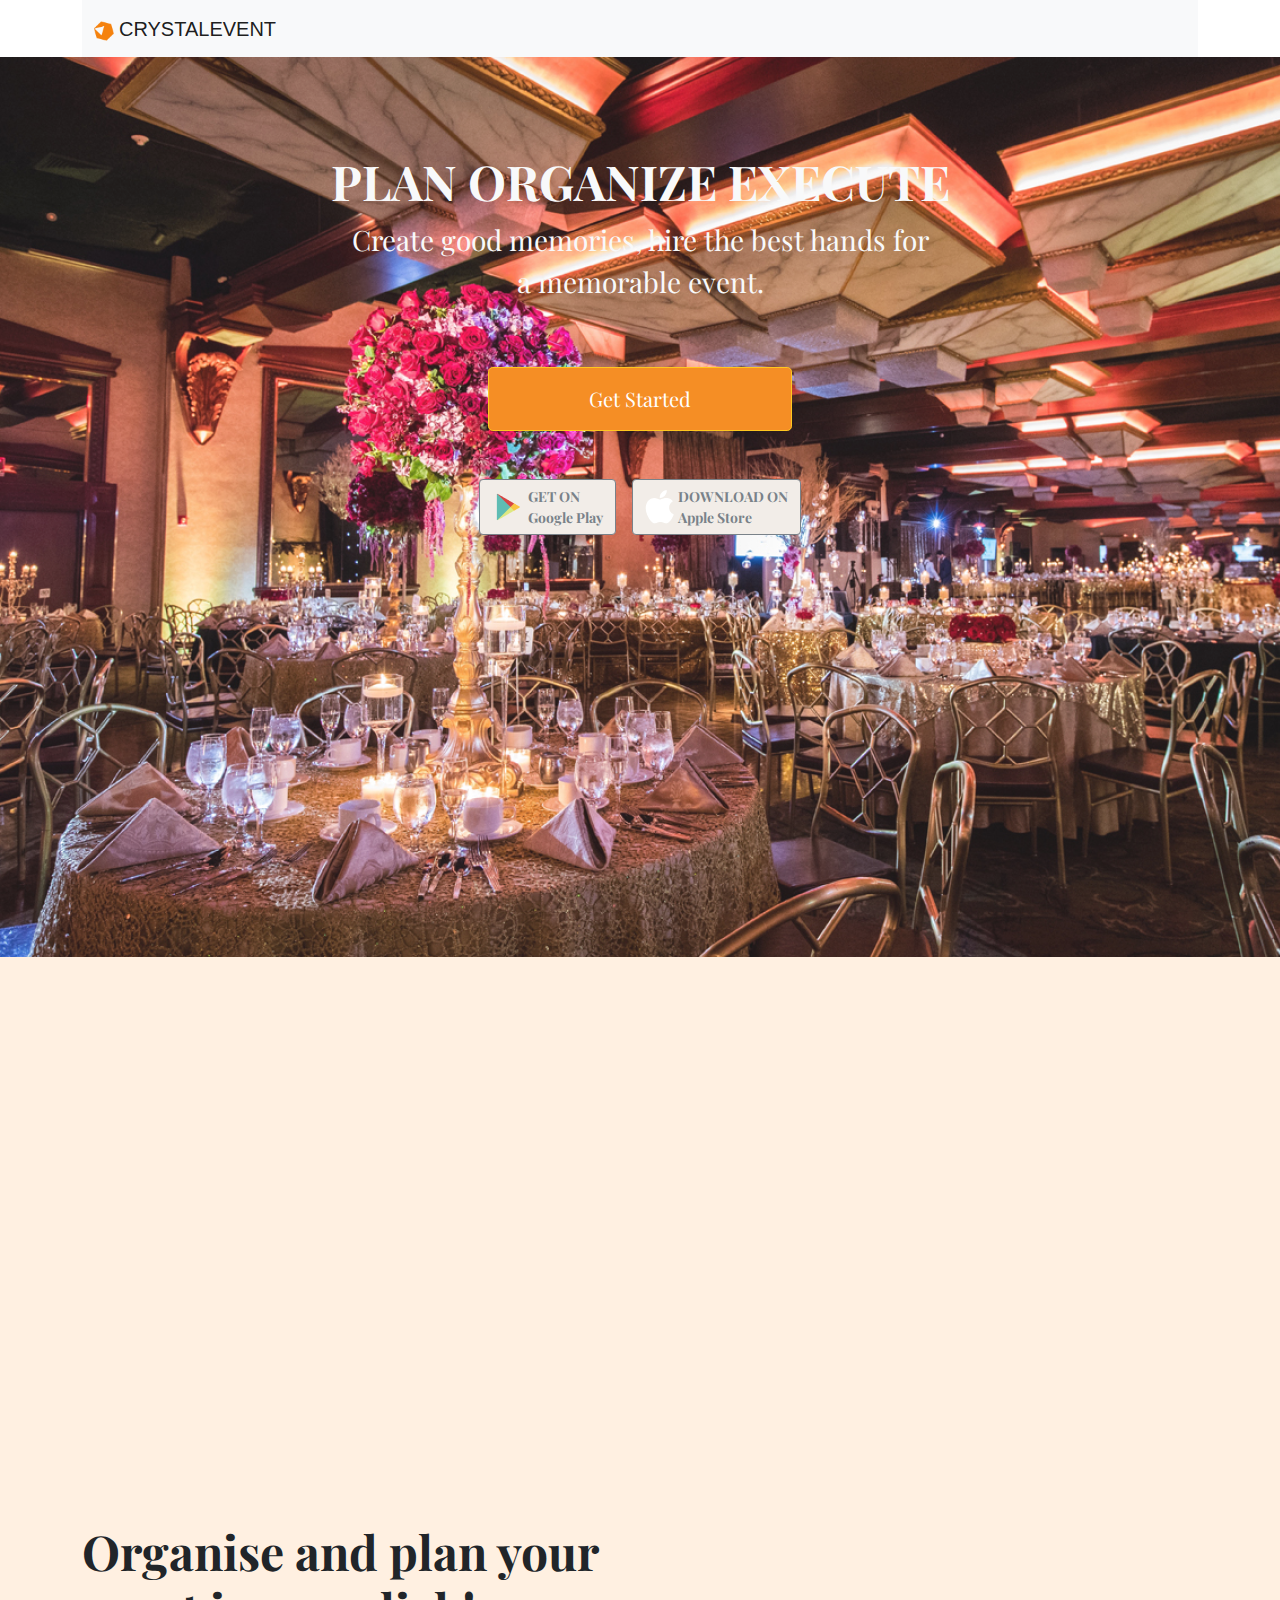
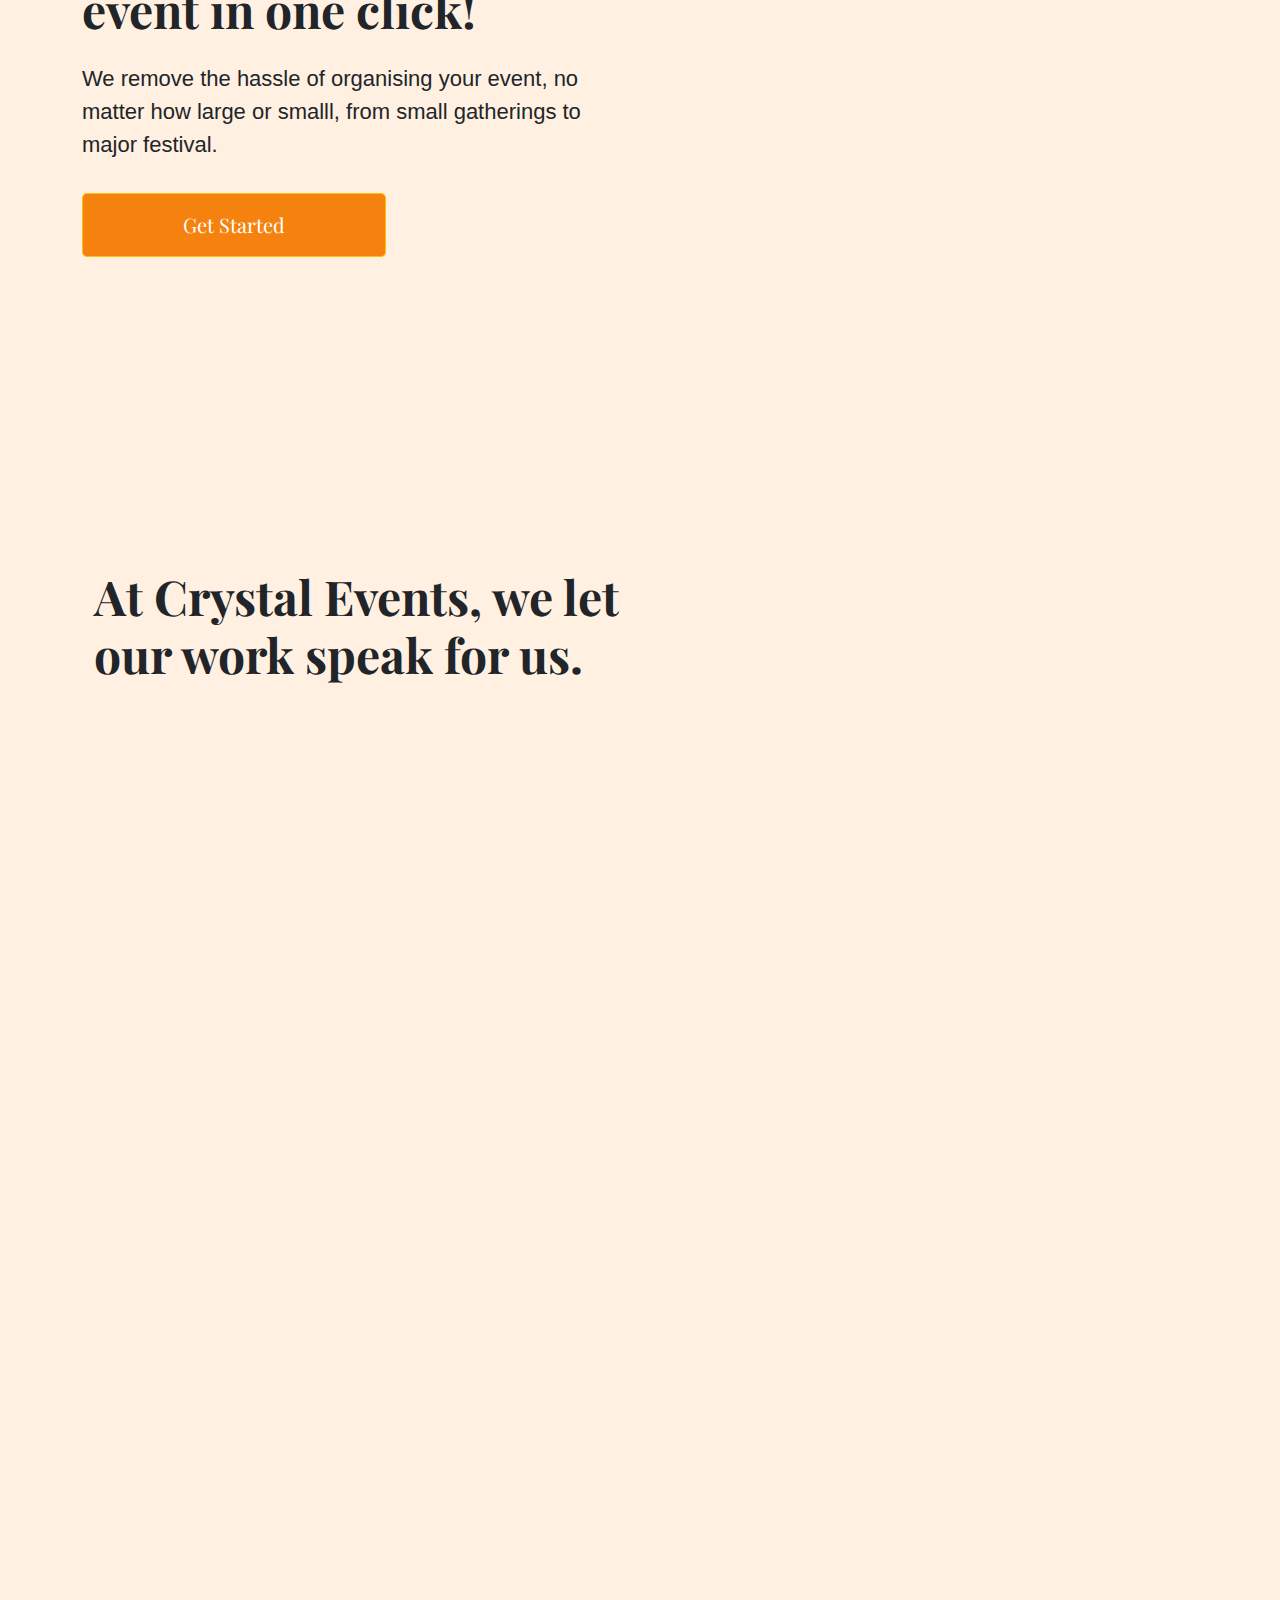
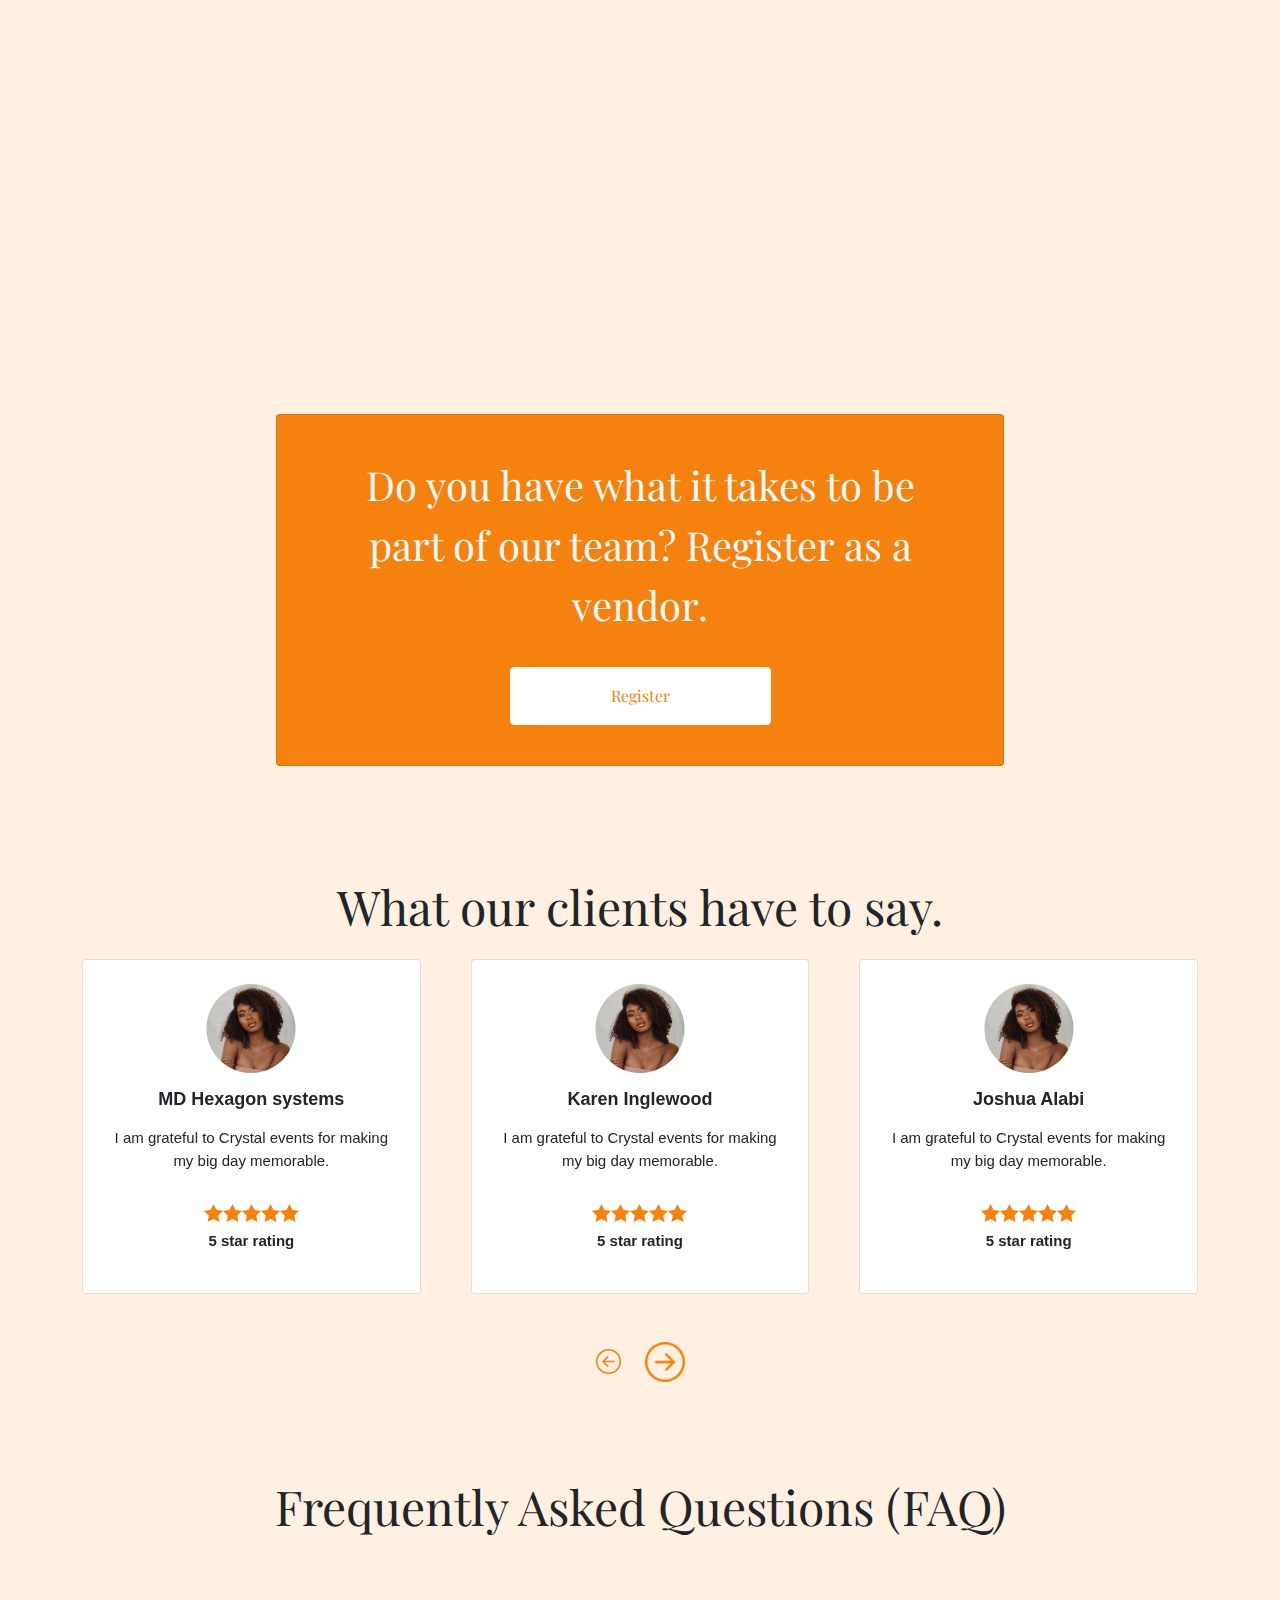
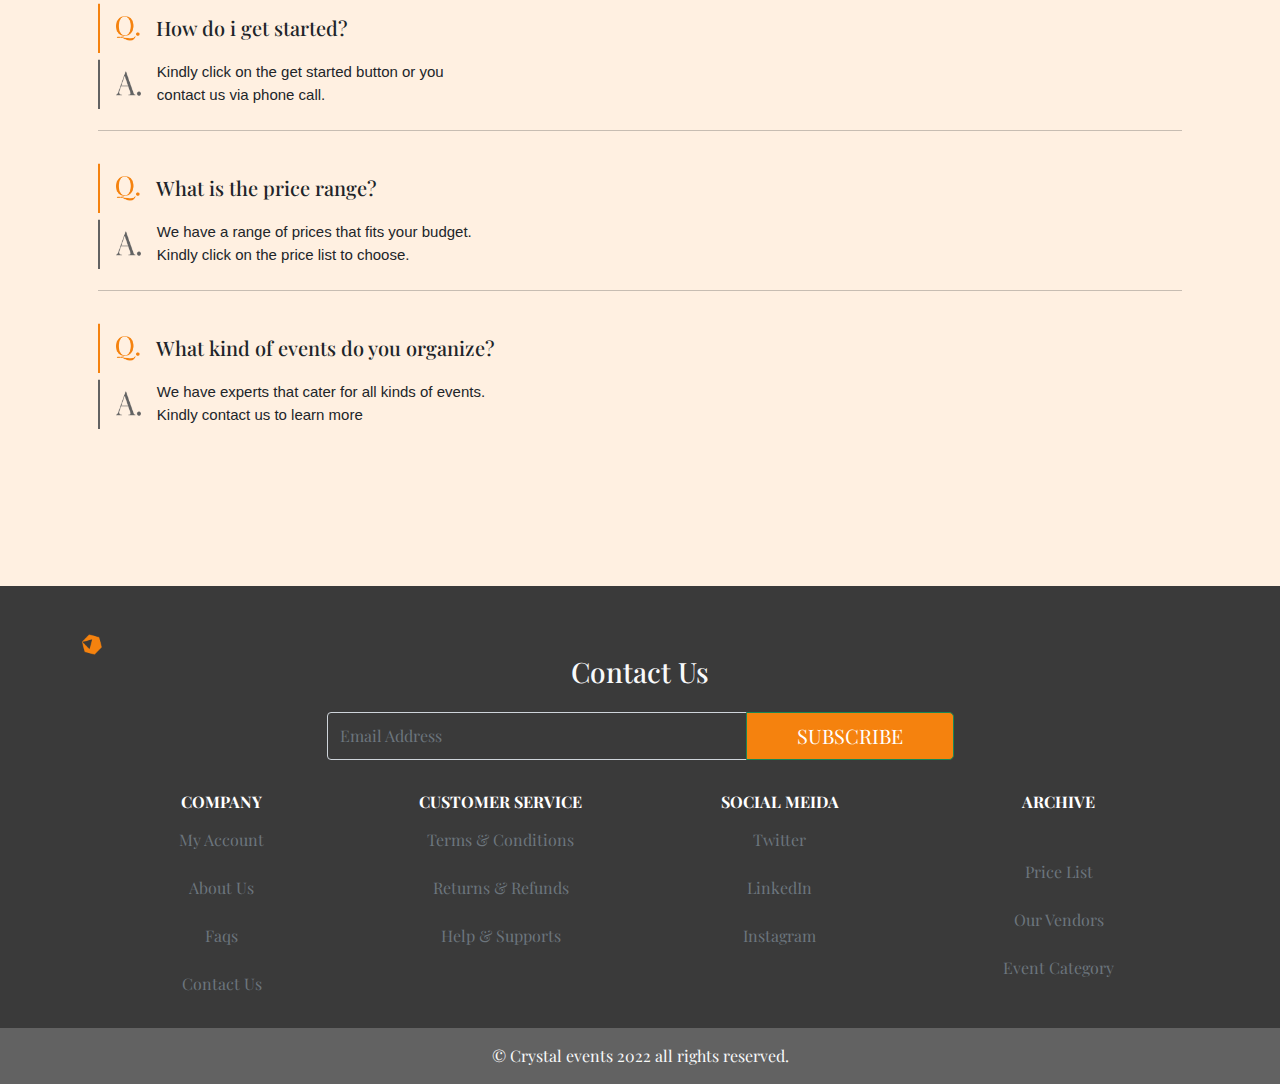
==== index.html @ c73d6fb0 "Initial commit" ====
<!DOCTYPE html>
<html lang="en">
  <head>
    <meta charset="UTF-8" />
    <meta http-equiv="X-UA-Compatible" content="IE=edge" />
    <meta name="viewport" content="width=device-width, initial-scale=1.0" />
    <link rel="stylesheet" href="css/style.css" />
    <link rel="stylesheet" href="css/bootstrap.min.css" />
    <link
      rel="stylesheet"
      href="https://cdn.jsdelivr.net/npm/bootstrap-icons@1.8.3/font/bootstrap-icons.css"
    />
    <link rel="preconnect" href="https://fonts.googleapis.com">
    <link rel="stylesheet" href="https://unpkg.com/aos@next/dist/aos.css" />
    <link rel="stylesheet" href="https://unpkg.com/swiper/swiper-bundle.min.css" />
    <title>CRYSTALEVENT</title>
  </head>
  <body>
    <header>
      <div class="container">
        <nav class="navbar navbar-light bg-light">
          <div class="container-fluid">
            <a class="navbar-brand">
              <img
                src="img/site-logo.png"
                width="20"
                height="20"
                class="img-fluid"
                alt="logo"
              />
              <!-- fix logo weight -->
              <span class="site-logo">CRYSTALEVENT</span>
            </a>
          </div>
        </nav>
      </div>
    </header>

    <section id="sec-one">
      <!-- fix background image -->
      <div id="bg-image" class="pt-5">
        <div class="text-center text-light pt-5">
          <h1 class="display-5 fw-bold">
            PLAN ORGANIZE EXECUTE
          </h1>
          <p class="fs-3">
            Create good memories, hire the best hands for <br> a memorable event.
          </p>
          <!-- fix link -->
          <a href=""><button class="btn btn-warning btn-lg my-5 py-3">Get Started</button></a>
          <div class="d-flex align-items-center justify-content-center">
              <button class="btn btn-secondary d-flex align-items-center text-start text-secondary fw-bold me-3">
                <img src="img/playstore.png" alt="" class="me-1">
                <small>GET ON <br> Google Play</small>
              </button>
              <button class=" btn btn-secondary d-flex align-items-center text-start text-secondary fw-bold">
                <img src="img/apple.png" alt="" class="me-1">
                <small>DOWNLOAD ON <br> Apple Store</small>
              </button>
          </div>
        </div>
      </div>
    </section>


    <section id="sec-two" class="py-5">
      <div class="container">
        <!-- fix breakpoints -->
        <div class="row gx-3 pt-5">
          <div class="col-lg-6" data-aos="fade-right">
          <img src="img/Rectangle 79.png" class="img-fluid" alt="">
          </div>
          <div class="col-lg-6" data-aos="fade-left">
            <div>
              <h2 class="display-5 fw-bold text-dark">
                We have a long history of creating the best events
              </h2>
              <p class="lead family-one pt-5">
                The Event Site was founded by seasoned event organisers, who understand how time consuming it can be to find the right supplier, trusted to deliver brilliant service, on time and on budget.
              </p>
              <a href=""><button class="btn btn-warning btn-lg mt-3 py-3">Get Started</button></a>
            </div>
          </div>
        </div>
        <div class="row gx-3 pt-5">
          <div class="col-lg-6">
            <h3 class="display-5 fw-bold text-dark pt-3">
              Organise and plan  your event in one click!
            </h3>
            <p class="lead family-one pt-3">
              We remove the hassle of organising your event, no matter how large or smalll, from small gatherings to major festival.
            </p>
            <a href=""><button class="btn btn-warning btn-lg mt-3 py-3 mb-5">Get Started</button></a>
          </div>
          <div class="col-lg-6" data-aos="fade-down">
            <img src="img/audience.png" class="img-fluid" alt="">
            <div class="d-flex pt-2"  data-aos="fade-right">
            <img src="img/couple.png" class="img-fluid w-50 pe-2" alt="">
            <img src="img/sprint.png" class="img-fluid w-50" alt="">
            </div>
          </div>
        </div>
        <div class="container text-start py-5">
          <h4 class="display-5 fw-bold text-start pt-5">
            At Crystal Events, we let <br> our work speak for us.
          </h4>
          <div class="row gy-4">
            <div class="position-one col-lg-6 col-12" data-aos="fade-left">
              <img src="img/cake.png" class="img-fluid" alt="">
            </div>
            <div class="position-one col-lg-6 col-12" data-aos="fade-left">
              <img src="img/photographer.png" class="img-fluid" alt="">
            </div>
            <div class="position-one col-lg-6 col-12" data-aos="fade-right">
              <img src="img/disck-jockey.png" class="img-fluid" alt="">
            </div>
            <div class="position-one col-lg-6 col-12" data-aos="fade-right">
              <img src="img/master-c.png" class="img-fluid" alt="">
            </div>
          </div>
        </div>

        <div class="container">
          <div class="col-lg-8 card mx-auto my-5" style="background-color: #F5820E;">
            <div class="card-box p-4 text-center">
              <p class="fs-1 px-5 pt-3 text-light text-center">Do you have what it takes to be part of our team? Register
                as a vendor.
              </p>
              <button class="btn btn-light py-3 my-3">Register</button>
            </div>
          </div>
        </div>
      </div>

      <div class="container py-5">
        <h3 class="display-5 text-center py-3">What our clients have to say.</h3>
        <div class="slider-section">
          <div class="swiper mySwiper">
            <div class="swiper-wrapper">
              <div class="swiper-slide">
                <div class="testimonial-box">
                  <div class="testimony">
                    <div class="card">
                      <div class="card-box p-4 text-center">
                        <img src="img/client-lady.png" alt="">
                        <h6 class="family-three fw-bold pt-3">MD Hexagon systems</h6>
                        <p class="family-two pt-2">I am grateful to Crystal events for making my big day
                          memorable.
                        </p>
                        <div class="d-flex justify-content-center pt-3">
                          <img src="img/star.png" alt="">
                          <img src="img/star.png" alt="">
                          <img src="img/star.png" alt="">
                          <img src="img/star.png" alt="">
                          <img src="img/star.png" alt="">
                        </div>
                        <p class="family-two fw-bold pt-2">5 star rating</p>
                      </div>
                    </div>
                  </div>
                </div>   
              </div>
              <div class="swiper-slide">
                <div class="testimonial-box">
                  <div class="testimony">
                    <div class="card">
                      <div class="card-box p-4 text-center">
                        <img src="img/client-lady.png" alt="">
                        <h6 class="family-three fw-bold pt-3">Karen Inglewood</h6>
                        <p class="family-two pt-2">I am grateful to Crystal events for making my big day
                          memorable.
                        </p>
                        <div class="d-flex justify-content-center pt-3">
                          <img src="img/star.png" alt="">
                          <img src="img/star.png" alt="">
                          <img src="img/star.png" alt="">
                          <img src="img/star.png" alt="">
                          <img src="img/star.png" alt="">
                        </div>
                        <p class="family-two fw-bold pt-2">5 star rating</p>
                      </div>
                    </div>
                  </div>
                </div>   
              </div>
              <div class="swiper-slide">
                <div class="testimonial-box">
                  <div class="testimony">
                    <div class="card">
                      <div class="card-box p-4 text-center">
                        <img src="img/client-lady.png" alt="">
                        <h6 class="family-three fw-bold pt-3">Joshua Alabi</h6>
                        <p class="family-two pt-2">I am grateful to Crystal events for making my big day
                          memorable.
                        </p>
                        <div class="d-flex justify-content-center pt-3">
                          <img src="img/star.png" alt="">
                          <img src="img/star.png" alt="">
                          <img src="img/star.png" alt="">
                          <img src="img/star.png" alt="">
                          <img src="img/star.png" alt="">
                        </div>
                        <p class="family-two fw-bold pt-2">5 star rating</p>
                      </div>
                    </div>
                  </div>
                </div>   
              </div>
              <div class="swiper-slide">
                <div class="testimonial-box">
                  <div class="testimony">
                    <div class="card">
                      <div class="card-box p-4 text-center">
                        <img src="img/client-lady.png" alt="">
                        <h6 class="family-three fw-bold pt-3">MD Hexagon systems</h6>
                        <p class="family-two pt-2">I am grateful to Crystal events for making my big day
                          memorable.
                        </p>
                        <div class="d-flex justify-content-center pt-3">
                          <img src="img/star.png" alt="">
                          <img src="img/star.png" alt="">
                          <img src="img/star.png" alt="">
                          <img src="img/star.png" alt="">
                          <img src="img/star.png" alt="">
                        </div>
                        <p class="family-two fw-bold pt-2">5 star rating</p>
                      </div>
                    </div>
                  </div>
                </div>   
              </div>
            </div>
          </div>
        </div>
        <div class="d-flex align-items-center justify-content-center pt-5">
          <img src="img/arrow-left.png" width="25" height="25" alt="" class="me-4">
          <img src="img/arrow-right.png" width="40" height="40" alt="">
        </div>
      </div>

      <div class="container py-5">
        <h3 class="display-5 text-center pb-1">Frequently Asked Questions (FAQ)</h3>

        <div class="accordion py-5">

          <a href="#" data-mdb-toggle="collapse" aria-expanded="false"
            aria-controls="smallAnswer1collapse" class="list-group-item list-group-item-action" style="background-color: #FFF0E1; border: none;">
            <div class="d-flex w-100 align-items-center">
              <img src="img/orange-line.png" height="50" alt=""><img src="img/question.png" width="25" height="25" alt="Question" class="mx-3"> <h5 class="my-2 w-100">How do i get started?</h5>
            </div>
            <div class="d-flex w-100 align-items-center">
              <img src="img/black-line.png" height="50" alt=""><img src="img/answer.png" width="25" height="25" alt="Answer" class="mx-3"> 
              <p class="family-two my-2 w-100">Kindly click on  the get started button or you <br> contact us via phone call.
              </p>
            </div>
            <hr>

          </a>
          <a href="#smallAnswer2collapse" data-mdb-toggle="collapse" aria-expanded="false"
            aria-controls="smallAnswer2collapse" class="list-group-item list-group-item-action" style="background-color: #FFF0E1; border: none;">
            <div class="d-flex w-100 align-items-center">
              <img src="img/orange-line.png" height="50" alt=""><img src="img/question.png" width="25" height="25" alt="Question" class="mx-3"> <h5 class="my-2 w-100">What is the price range?</h5>
            </div>
            <div class="d-flex w-100 align-items-center">
              <img src="img/black-line.png" height="50" alt=""><img src="img/answer.png" width="25" height="25" alt="Answer" class="mx-3"> 
              <p class="family-two my-2 w-100">We have a range of prices that fits your budget. <br> Kindly click on the price list to choose.
              </p>
            </div>
            <hr>

          </a>
          <a href="#smallAnswer3collapse" data-mdb-toggle="collapse" aria-expanded="false"
            aria-controls="smallAnswer3collapse" class="list-group-item list-group-item-action" style="background-color: #FFF0E1; border: none;">
            <div class="d-flex w-100 align-items-center">
              <img src="img/orange-line.png" height="50" alt=""><img src="img/question.png" width="25" height="25" alt="Question" class="mx-3"> <h5 class="my-2 w-100">What kind of events do you organize?</h5>
            </div>
            <div class="d-flex w-100 align-items-center">
              <img src="img/black-line.png" height="50" alt=""><img src="img/answer.png" width="25" height="25" alt="Answer" class="mx-3"> 
              <p class="family-two my-2 w-100">We have experts that cater for all kinds of events. <br> Kindly contact us to learn more
              </p>
            </div>

          </a>
        </div>
      </div>

    </section>

    <section id="sec-four">
      <div class="container">

      </div>
    </section>

    <footer id="sec-five">
      <div class="container">
        <img
        src="img/site-logo.png"
        width="20"
        height="20"
        class="img-fluid pt-5"
        alt="logo"
      />

      <h3 class=" text-center text-light">Contact Us</h3>

      <div class="container">
        <div class="row">
          <div class="col-lg-7 mx-auto">
            <div class="input-group my-3">
              <input type="email" class="form-control" style="background-color: #3A3A3A; color: #ffffff;" placeholder="Email Address" aria-label="Email Address" aria-describedby="button-addon2">
              <button class="btn btn-success btn-lg" type="button" id="button-addon2">SUBSCRIBE</button>
            </div>
          </div>
        </div>
      </div>

      <section class="">
        <div class="container text-white mt-3">
          <div class="row mt-3 text-center">
            <div class="col-lg-3 col-md-6 mb-3">
              <h6 class="fw-bold mb-3">COMPANY</h6>
              <p class="mb-4 text-secondary">My Account</p>
              <p class="mb-4 text-secondary">About Us</p>
              <p class="mb-4 text-secondary">Faqs</p>
              <p class="mb-3 text-secondary">Contact Us</p>
            </div>

            <div class="col-lg-3 col-md-6 mb-3">
              <h6 class="fw-bold mb-3">CUSTOMER SERVICE</h6>
              <p class="mb-4 text-secondary">Terms & Conditions</p>
              <p class="mb-4 text-secondary">Returns & Refunds</p>
              <p class="mb-4 text-secondary">Help & Supports</p>
            </div>

            <div class="col-lg-3 col-md-6 mb-3">
              <h6 class="fw-bold mb-3">SOCIAL MEIDA</h6>
                <p class="mb-4 text-secondary">Twitter</p>
                <p class="mb-4 text-secondary">LinkedIn</p>
                <p class="mb-4 text-secondary">Instagram</p>
              </h6> 
            </div>

            <div class="col-lg-3 col-md-6 mb-3">
              <h6 class="fw-bold mb-5">ARCHIVE</h6>
              <p class="mb-4 text-secondary">Price List</p>
              <p class="mb-4 text-secondary">Our Vendors</p>
              <p class="mb-4 text-secondary">Event Category</p>
            </div>
            
          </div>
        </div>
      </section>
    </footer>

    <section id="sec-six">
      <div class="text-center text-light p-3">© Crystal events 2022 all rights reserved.</div>
    </section>


    <script src="js/script.js"></script>
    <script src="js/bootstrap.min.js"></script>
    <script src="https://unpkg.com/aos@next/dist/aos.js"></script>
    <script src="https://unpkg.com/swiper/swiper-bundle.min.js"></script>
    <script>
      AOS.init({
        duration: 1000,
        once: false,
      });
    </script>
    <script>
      var swiper = new Swiper(".mySwiper", {
          // slidesPerView: 3,
          spaceBetween: 30,
          pagination: {
              el: ".swiper-pagination",
              clickable: true,
          },
          autoplay: {
              delay: 2500,
              disableOnInteraction: false,
          },
          breakpoints: {
              426: {
                  slidesPerView: 1,
                  spaceBetween: 20,
              },
              768: {
                  slidesPerView: 2,
                  spaceBetween: 40,
              },
              1024: {
                  slidesPerView: 3,
                  spaceBetween: 50,
              },
          },
      });
  </script>
  </body>
</html>
---- css/style.css ----
@import url('https://fonts.googleapis.com/css2?family=Playfair+Display&family=Raleway:wght@100&display=swap');

* {
  margin: 0;
  padding: 0;
  box-sizing: border-box;
  font-family: Playfair Display;
}

#bg-image {
  opacity: 0.9;
  min-height: 100vh;
  background-size: cover;
  background-position: center;
  background: url(../img/bg-image.png)
}

.site-logo {
  font-family: sans-serif;
}

/* Get started button */
.btn-warning {
  color: #ffffff !important;
  background-color: #F5820E !important;
  padding-left: 100px !important;
  padding-right: 100px !important;
}

/* Subscribe button */
.btn-success {
  color: #ffffff !important;
  background-color: #F5820E !important;
  padding-left: 50px !important;
  padding-right: 50px !important;
}

/* Register button */
.btn-light {
  color: #F5820E !important;
  background-color: #ffffff !important;
  padding-left: 100px !important;
  padding-right: 100px !important;
}

/* Google play and Apple store button */
.btn-secondary {
  background-color: #F1ECE6 !important;
}

#sec-two {
  background-color: #FFF0E1;
}

.family-one {
  font-size: 22px !important;
  font-family: sans-serif !important;
}

.family-two {
  font-size: 15px !important;
  font-weight: 150px !important;
  font-family:  sans-serif !important;
}

.family-three {
  font-size: 18px !important;
  font-family:  sans-serif !important;
}

#sec-five {
  background-color: #3A3A3A;
}

#sec-six {
  background-color: #626262;
}
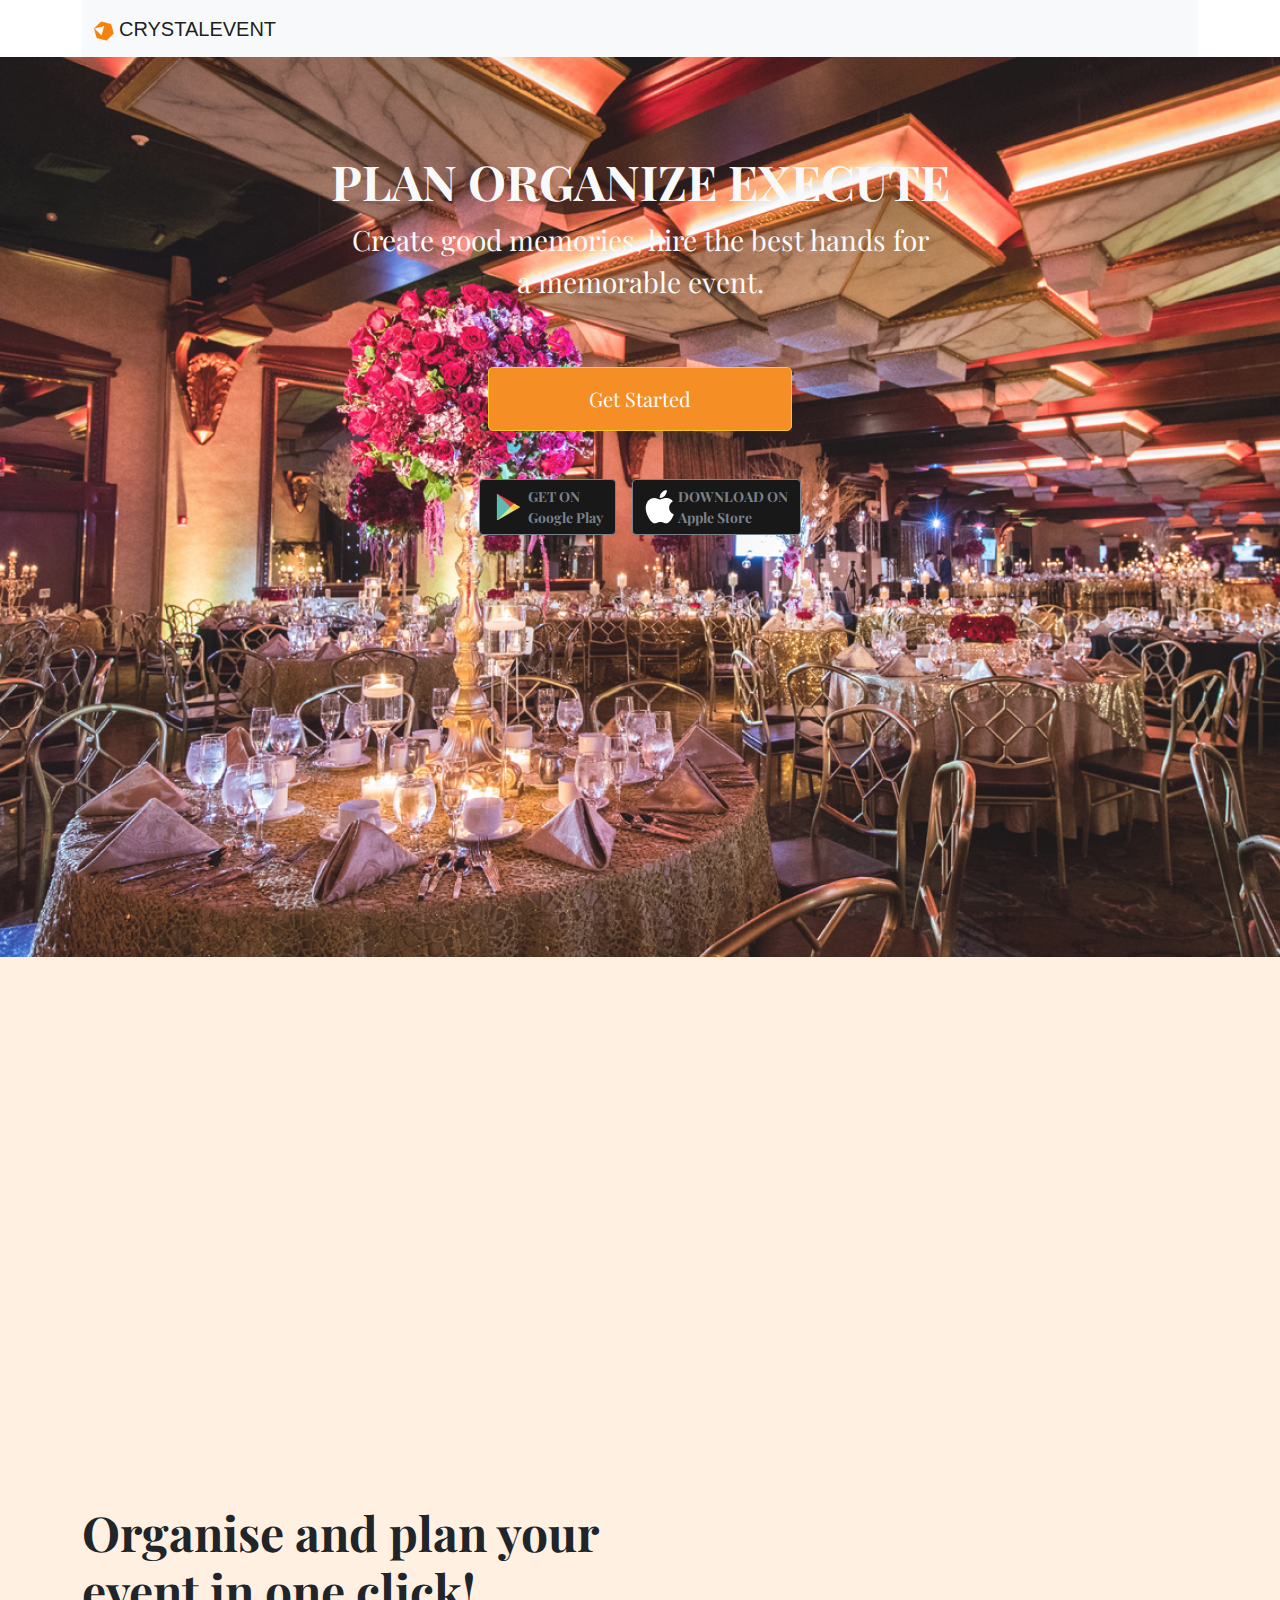
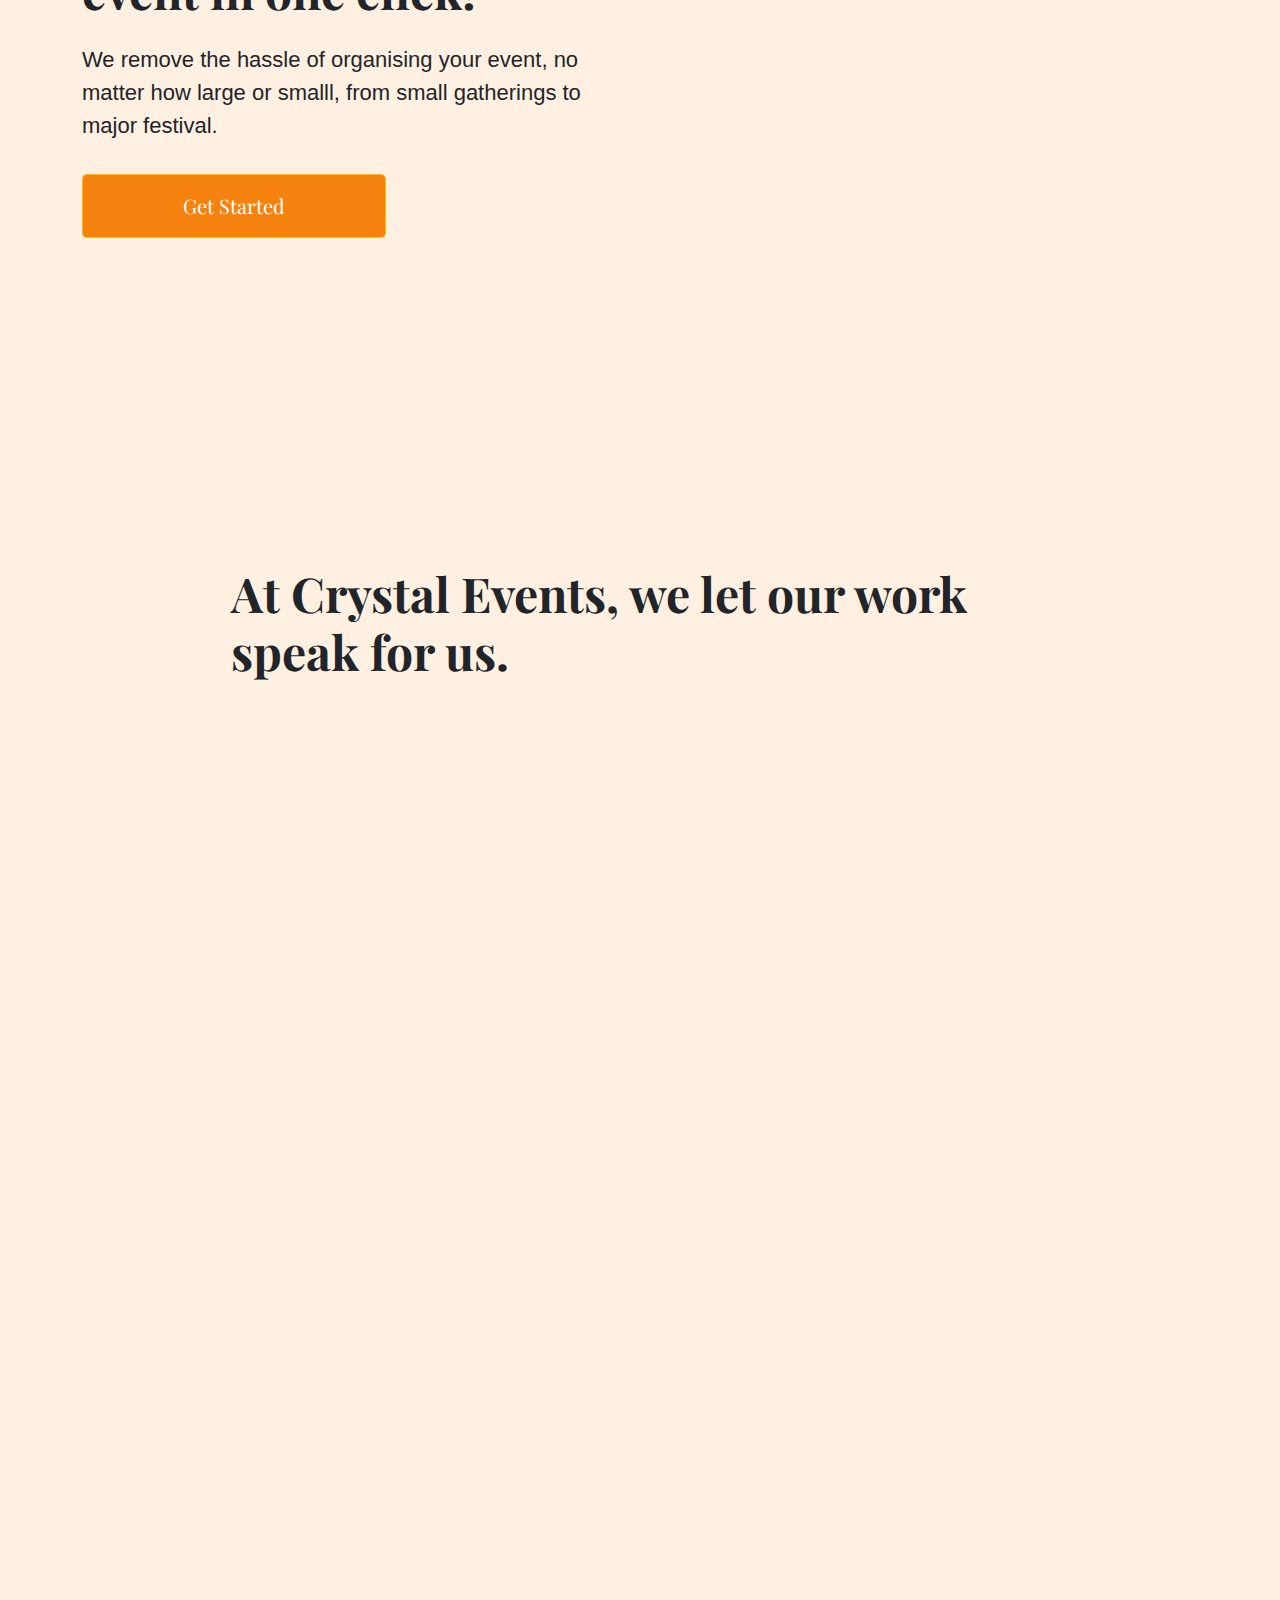
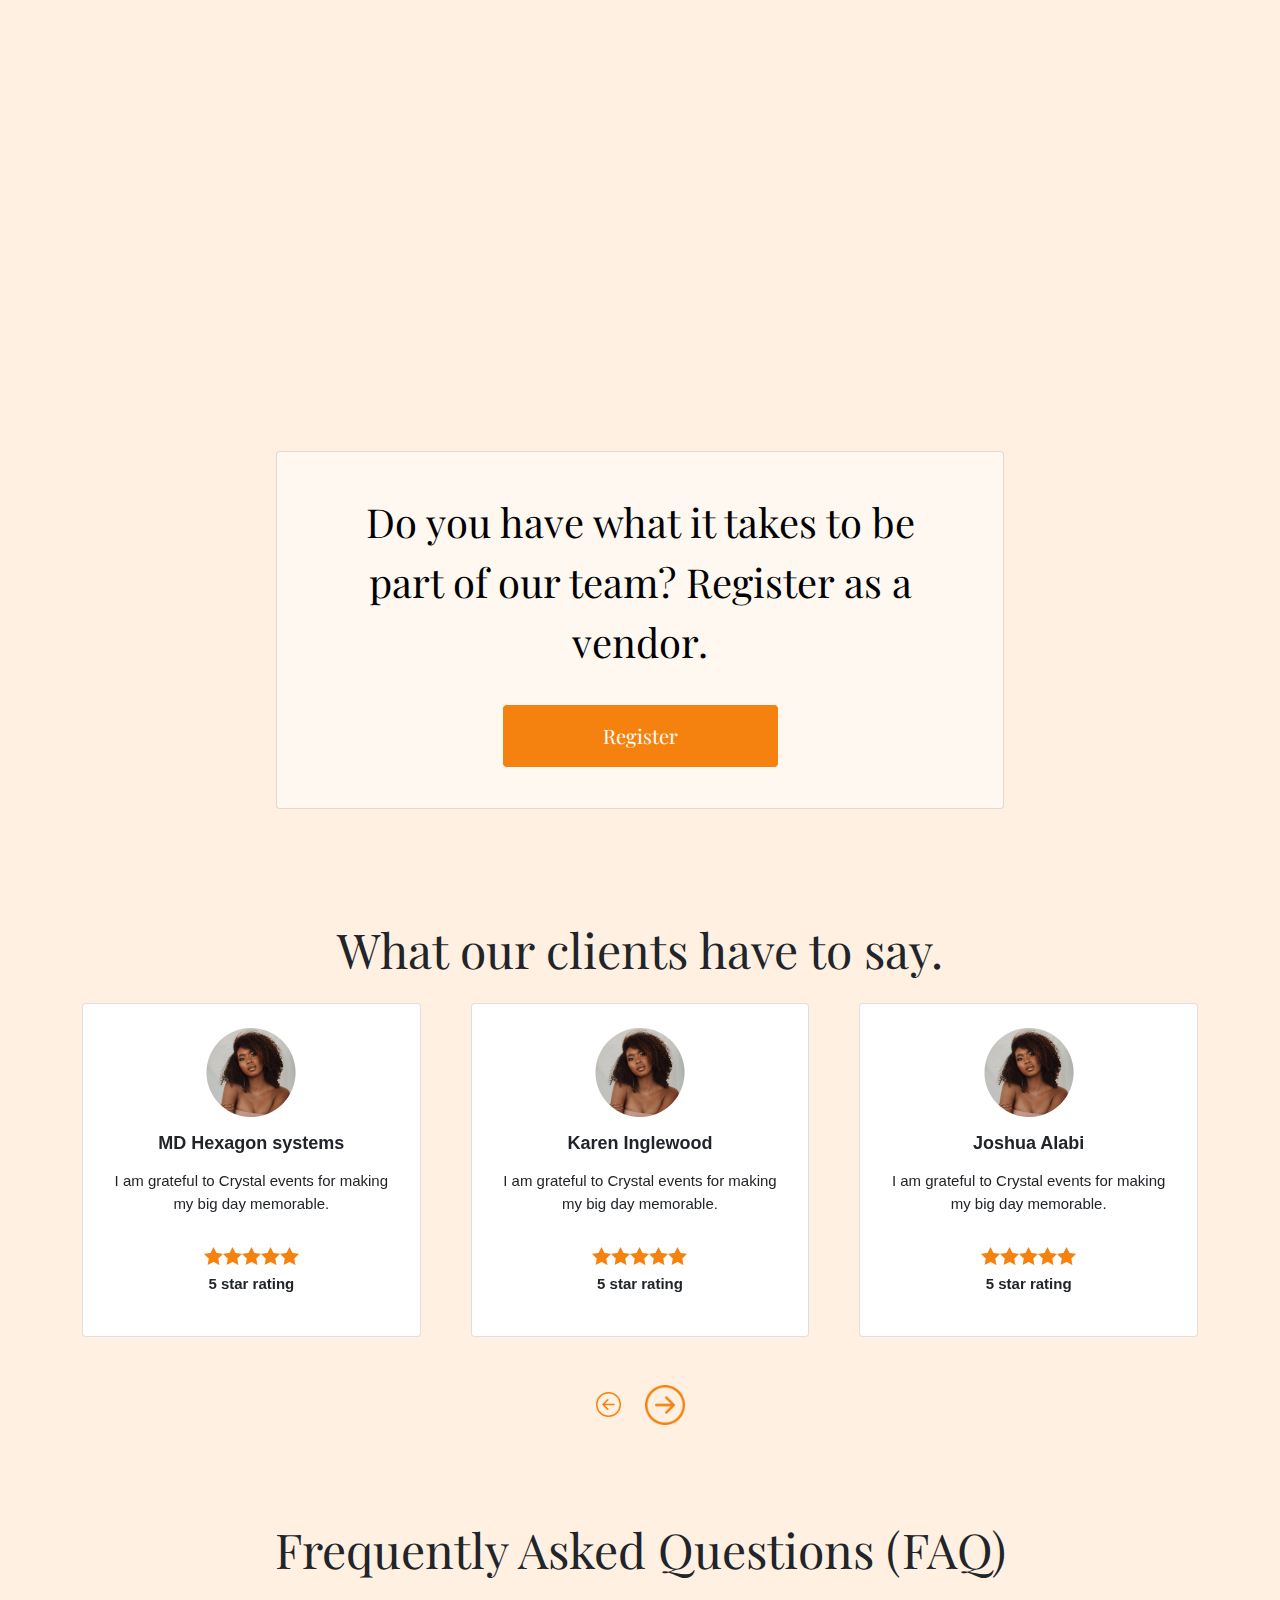
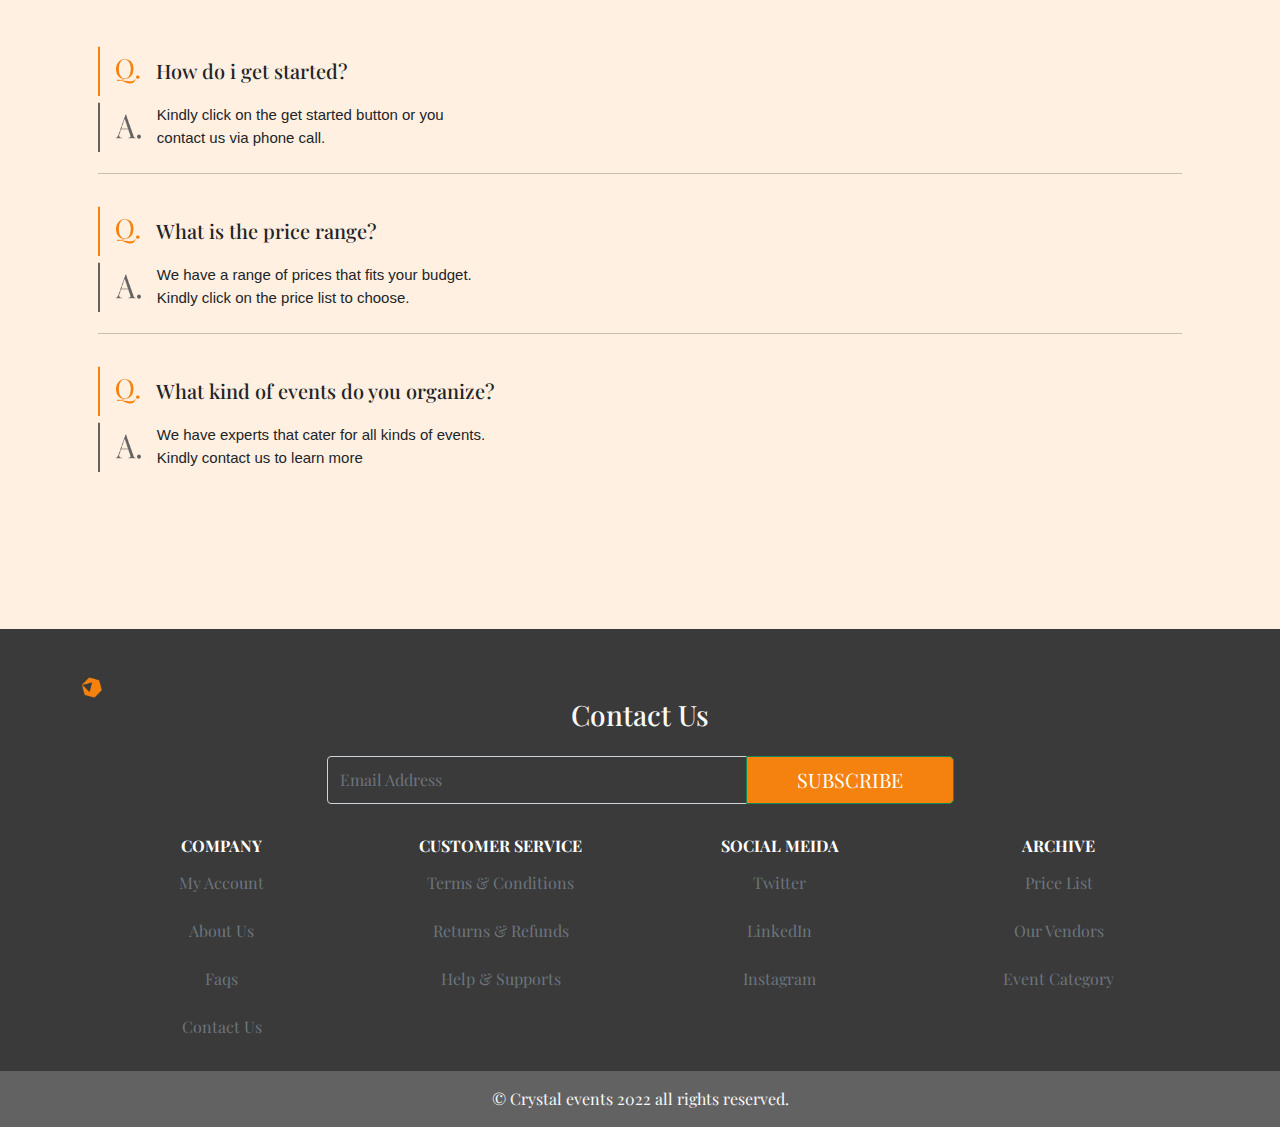
==== commit eb050e16: "kiishi's edit" ====
--- a/index.html
+++ b/index.html
@@ -1,306 +1,309 @@
 <!DOCTYPE html>
 <html lang="en">
-  <head>
-    <meta charset="UTF-8" />
-    <meta http-equiv="X-UA-Compatible" content="IE=edge" />
-    <meta name="viewport" content="width=device-width, initial-scale=1.0" />
-    <link rel="stylesheet" href="css/style.css" />
-    <link rel="stylesheet" href="css/bootstrap.min.css" />
-    <link
-      rel="stylesheet"
-      href="https://cdn.jsdelivr.net/npm/bootstrap-icons@1.8.3/font/bootstrap-icons.css"
-    />
-    <link rel="preconnect" href="https://fonts.googleapis.com">
-    <link rel="stylesheet" href="https://unpkg.com/aos@next/dist/aos.css" />
-    <link rel="stylesheet" href="https://unpkg.com/swiper/swiper-bundle.min.css" />
-    <title>CRYSTALEVENT</title>
-  </head>
-  <body>
-    <header>
-      <div class="container">
-        <nav class="navbar navbar-light bg-light">
-          <div class="container-fluid">
-            <a class="navbar-brand">
-              <img
-                src="img/site-logo.png"
-                width="20"
-                height="20"
-                class="img-fluid"
-                alt="logo"
-              />
-              <!-- fix logo weight -->
-              <span class="site-logo">CRYSTALEVENT</span>
-            </a>
-          </div>
-        </nav>
-      </div>
-    </header>
-
-    <section id="sec-one">
-      <!-- fix background image -->
-      <div id="bg-image" class="pt-5">
-        <div class="text-center text-light pt-5">
-          <h1 class="display-5 fw-bold">
-            PLAN ORGANIZE EXECUTE
-          </h1>
-          <p class="fs-3">
-            Create good memories, hire the best hands for <br> a memorable event.
+
+<head>
+  <meta charset="UTF-8" />
+  <meta http-equiv="X-UA-Compatible" content="IE=edge" />
+  <meta name="viewport" content="width=device-width, initial-scale=1.0" />
+  <link rel="stylesheet" href="css/style.css" />
+  <link rel="stylesheet" href="css/bootstrap.min.css" />
+  <link rel="stylesheet" href="https://cdn.jsdelivr.net/npm/bootstrap-icons@1.8.3/font/bootstrap-icons.css" />
+  <link rel="preconnect" href="https://fonts.googleapis.com">
+  <link rel="stylesheet" href="https://unpkg.com/aos@next/dist/aos.css" />
+  <link rel="stylesheet" href="https://unpkg.com/swiper/swiper-bundle.min.css" />
+  <title>CRYSTALEVENT</title>
+</head>
+
+<body>
+  <header>
+    <div class="container">
+      <nav class="navbar navbar-light bg-light">
+        <div class="container-fluid">
+          <a class="navbar-brand">
+            <img src="img/site-logo.png" width="20" height="20" class="img-fluid" alt="logo" />
+            <!-- fix logo weight -->
+            <span class="site-logo">CRYSTALEVENT</span>
+          </a>
+        </div>
+      </nav>
+    </div>
+  </header>
+
+  <section id="sec-one">
+    <!-- fix background image -->
+    <div id="bg-image" class="pt-5">
+      <div class="text-center text-light pt-5">
+        <h1 class="display-5 fw-bold">
+          PLAN ORGANIZE EXECUTE
+        </h1>
+        <p class="fs-3">
+          Create good memories, hire the best hands for <br> a memorable event.
+        </p>
+        <!-- fix link -->
+        <a href=""><button class="btn btn-warning btn-lg my-5 py-3">Get Started</button></a>
+        <div class="d-flex align-items-center justify-content-center">
+          <button class="btn btn-secondary d-flex align-items-center text-start text-secondary bg-black fw-bold me-3">
+            <img src="img/playstore.png" alt="" class="me-1">
+            <small>GET ON <br> Google Play</small>
+          </button>
+          <button class=" btn btn-secondary d-flex align-items-center text-start text-secondary bg-black fw-bold">
+            <img src="img/apple.png" alt="" class="me-1">
+            <small>DOWNLOAD ON <br> Apple Store</small>
+          </button>
+        </div>
+      </div>
+    </div>
+  </section>
+
+
+  <section id="sec-two" class="py-5">
+    <div class="container">
+      <!-- fix breakpoints -->
+      <div class="row gx-3 pt-5 justify-content-between">
+        <div class="col-lg-5 col-md-12 text-md-center" data-aos="fade-right">
+          <img src="img/sec2-img.png" class="img-fluid w-100 mb-lg-0 mb-3" alt="">
+        </div>
+        <div class="col-lg-6 " data-aos="fade-left">
+          <div>
+            <h2 class="display-5 fw-bold text-dark">
+              We have a long history of creating the best events
+            </h2>
+            <p class="lead family-one pt-2">
+              The Event Site was founded by seasoned event organisers, who understand how time consuming it can be to
+              find the right supplier, trusted to deliver brilliant service, on time and on budget.
+            </p>
+            <a href="" class="text-lg-start text-center btn btn-warning btn-lg mt-1 py-3">Get Started</a>
+          </div>
+        </div>
+      </div>
+      <div class="row gx-3 pt-5 mt-5">
+        <div class="col-lg-6">
+          <h3 class="display-5 fw-bold text-dark pt-5 pt-md-2">
+            Organise and plan your event in one click!
+          </h3>
+          <p class="lead family-one pt-3">
+            We remove the hassle of organising your event, no matter how large or smalll, from small gatherings to major
+            festival.
           </p>
-          <!-- fix link -->
-          <a href=""><button class="btn btn-warning btn-lg my-5 py-3">Get Started</button></a>
-          <div class="d-flex align-items-center justify-content-center">
-              <button class="btn btn-secondary d-flex align-items-center text-start text-secondary fw-bold me-3">
-                <img src="img/playstore.png" alt="" class="me-1">
-                <small>GET ON <br> Google Play</small>
-              </button>
-              <button class=" btn btn-secondary d-flex align-items-center text-start text-secondary fw-bold">
-                <img src="img/apple.png" alt="" class="me-1">
-                <small>DOWNLOAD ON <br> Apple Store</small>
-              </button>
-          </div>
-        </div>
-      </div>
-    </section>
-
-
-    <section id="sec-two" class="py-5">
-      <div class="container">
-        <!-- fix breakpoints -->
-        <div class="row gx-3 pt-5">
-          <div class="col-lg-6" data-aos="fade-right">
-          <img src="img/Rectangle 79.png" class="img-fluid" alt="">
-          </div>
-          <div class="col-lg-6" data-aos="fade-left">
-            <div>
-              <h2 class="display-5 fw-bold text-dark">
-                We have a long history of creating the best events
-              </h2>
-              <p class="lead family-one pt-5">
-                The Event Site was founded by seasoned event organisers, who understand how time consuming it can be to find the right supplier, trusted to deliver brilliant service, on time and on budget.
-              </p>
-              <a href=""><button class="btn btn-warning btn-lg mt-3 py-3">Get Started</button></a>
-            </div>
-          </div>
-        </div>
-        <div class="row gx-3 pt-5">
-          <div class="col-lg-6">
-            <h3 class="display-5 fw-bold text-dark pt-3">
-              Organise and plan  your event in one click!
-            </h3>
-            <p class="lead family-one pt-3">
-              We remove the hassle of organising your event, no matter how large or smalll, from small gatherings to major festival.
-            </p>
-            <a href=""><button class="btn btn-warning btn-lg mt-3 py-3 mb-5">Get Started</button></a>
-          </div>
-          <div class="col-lg-6" data-aos="fade-down">
-            <img src="img/audience.png" class="img-fluid" alt="">
-            <div class="d-flex pt-2"  data-aos="fade-right">
+          <a href=""><button class="btn btn-warning btn-lg mt-3 py-3 mb-5">Get Started</button></a>
+        </div>
+        <div class="col-lg-6" data-aos="fade-down">
+          <img src="img/audience.png" class="img-fluid" alt="">
+          <div class="d-flex pt-3" data-aos="fade-right">
             <img src="img/couple.png" class="img-fluid w-50 pe-2" alt="">
             <img src="img/sprint.png" class="img-fluid w-50" alt="">
-            </div>
-          </div>
-        </div>
-        <div class="container text-start py-5">
-          <h4 class="display-5 fw-bold text-start pt-5">
-            At Crystal Events, we let <br> our work speak for us.
-          </h4>
-          <div class="row gy-4">
-            <div class="position-one col-lg-6 col-12" data-aos="fade-left">
-              <img src="img/cake.png" class="img-fluid" alt="">
-            </div>
-            <div class="position-one col-lg-6 col-12" data-aos="fade-left">
-              <img src="img/photographer.png" class="img-fluid" alt="">
-            </div>
-            <div class="position-one col-lg-6 col-12" data-aos="fade-right">
-              <img src="img/disck-jockey.png" class="img-fluid" alt="">
-            </div>
-            <div class="position-one col-lg-6 col-12" data-aos="fade-right">
-              <img src="img/master-c.png" class="img-fluid" alt="">
-            </div>
-          </div>
-        </div>
-
-        <div class="container">
-          <div class="col-lg-8 card mx-auto my-5" style="background-color: #F5820E;">
-            <div class="card-box p-4 text-center">
-              <p class="fs-1 px-5 pt-3 text-light text-center">Do you have what it takes to be part of our team? Register
-                as a vendor.
-              </p>
-              <button class="btn btn-light py-3 my-3">Register</button>
-            </div>
-          </div>
-        </div>
-      </div>
-
-      <div class="container py-5">
-        <h3 class="display-5 text-center py-3">What our clients have to say.</h3>
-        <div class="slider-section">
-          <div class="swiper mySwiper">
-            <div class="swiper-wrapper">
-              <div class="swiper-slide">
-                <div class="testimonial-box">
-                  <div class="testimony">
-                    <div class="card">
-                      <div class="card-box p-4 text-center">
-                        <img src="img/client-lady.png" alt="">
-                        <h6 class="family-three fw-bold pt-3">MD Hexagon systems</h6>
-                        <p class="family-two pt-2">I am grateful to Crystal events for making my big day
-                          memorable.
-                        </p>
-                        <div class="d-flex justify-content-center pt-3">
-                          <img src="img/star.png" alt="">
-                          <img src="img/star.png" alt="">
-                          <img src="img/star.png" alt="">
-                          <img src="img/star.png" alt="">
-                          <img src="img/star.png" alt="">
-                        </div>
-                        <p class="family-two fw-bold pt-2">5 star rating</p>
+          </div>
+        </div>
+      </div>
+      <div class="container text-start py-5">
+        <h4 class="display-5 fw-bold text-start pt-5 w-75 mx-auto mb-5">
+          At Crystal Events, we let our work speak for us.
+        </h4>
+        <div class="row gy-4">
+          <div class="position-one col-lg-6 col-12 col-md-6" data-aos="fade-left">
+            <img src="img/cake.png" class="img-fluid" alt="">
+          </div>
+          <div class="position-one col-lg-6 col-12 col-md-6" data-aos="fade-left">
+            <img src="img/photographer.png" class="img-fluid" alt="">
+          </div>
+          <div class="position-one col-lg-6 col-12 col-md-6" data-aos="fade-right">
+            <img src="img/disck-jockey.png" class="img-fluid" alt="">
+          </div>
+          <div class="position-one col-lg-6 col-12 col-md-6" data-aos="fade-right">
+            <img src="img/master-c.png" class="img-fluid" alt="">
+          </div>
+        </div>
+      </div>
+
+      <div class="container">
+        <div class="col-lg-8 card mx-auto my-5" style="background-color: #FFFFFF80;">
+          <div class="card-box p-4 text-center">
+            <p class="fs-1 px-5 pt-3 text-black text-center">Do you have what it takes to be part of our team? Register
+              as a vendor.
+            </p>
+            <button class="btn btn-light py-3 my-3 orange-btn btn-lg">Register</button>
+          </div>
+        </div>
+      </div>
+    </div>
+
+    <div class="container py-5">
+      <h3 class="display-5 text-center py-3">What our clients have to say.</h3>
+      <div class="slider-section">
+        <div class="swiper mySwiper">
+          <div class="swiper-wrapper">
+            <div class="swiper-slide">
+              <div class="testimonial-box">
+                <div class="testimony">
+                  <div class="card">
+                    <div class="card-box p-4 text-center">
+                      <img src="img/client-lady.png" alt="">
+                      <h6 class="family-three fw-bold pt-3">MD Hexagon systems</h6>
+                      <p class="family-two pt-2">I am grateful to Crystal events for making my big day
+                        memorable.
+                      </p>
+                      <div class="d-flex justify-content-center pt-3">
+                        <img src="img/star.png" alt="">
+                        <img src="img/star.png" alt="">
+                        <img src="img/star.png" alt="">
+                        <img src="img/star.png" alt="">
+                        <img src="img/star.png" alt="">
                       </div>
+                      <p class="family-two fw-bold pt-2">5 star rating</p>
                     </div>
                   </div>
-                </div>   
+                </div>
               </div>
-              <div class="swiper-slide">
-                <div class="testimonial-box">
-                  <div class="testimony">
-                    <div class="card">
-                      <div class="card-box p-4 text-center">
-                        <img src="img/client-lady.png" alt="">
-                        <h6 class="family-three fw-bold pt-3">Karen Inglewood</h6>
-                        <p class="family-two pt-2">I am grateful to Crystal events for making my big day
-                          memorable.
-                        </p>
-                        <div class="d-flex justify-content-center pt-3">
-                          <img src="img/star.png" alt="">
-                          <img src="img/star.png" alt="">
-                          <img src="img/star.png" alt="">
-                          <img src="img/star.png" alt="">
-                          <img src="img/star.png" alt="">
-                        </div>
-                        <p class="family-two fw-bold pt-2">5 star rating</p>
+            </div>
+            <div class="swiper-slide">
+              <div class="testimonial-box">
+                <div class="testimony">
+                  <div class="card">
+                    <div class="card-box p-4 text-center">
+                      <img src="img/client-lady.png" alt="">
+                      <h6 class="family-three fw-bold pt-3">Karen Inglewood</h6>
+                      <p class="family-two pt-2">I am grateful to Crystal events for making my big day
+                        memorable.
+                      </p>
+                      <div class="d-flex justify-content-center pt-3">
+                        <img src="img/star.png" alt="">
+                        <img src="img/star.png" alt="">
+                        <img src="img/star.png" alt="">
+                        <img src="img/star.png" alt="">
+                        <img src="img/star.png" alt="">
                       </div>
+                      <p class="family-two fw-bold pt-2">5 star rating</p>
                     </div>
                   </div>
-                </div>   
+                </div>
               </div>
-              <div class="swiper-slide">
-                <div class="testimonial-box">
-                  <div class="testimony">
-                    <div class="card">
-                      <div class="card-box p-4 text-center">
-                        <img src="img/client-lady.png" alt="">
-                        <h6 class="family-three fw-bold pt-3">Joshua Alabi</h6>
-                        <p class="family-two pt-2">I am grateful to Crystal events for making my big day
-                          memorable.
-                        </p>
-                        <div class="d-flex justify-content-center pt-3">
-                          <img src="img/star.png" alt="">
-                          <img src="img/star.png" alt="">
-                          <img src="img/star.png" alt="">
-                          <img src="img/star.png" alt="">
-                          <img src="img/star.png" alt="">
-                        </div>
-                        <p class="family-two fw-bold pt-2">5 star rating</p>
+            </div>
+            <div class="swiper-slide">
+              <div class="testimonial-box">
+                <div class="testimony">
+                  <div class="card">
+                    <div class="card-box p-4 text-center">
+                      <img src="img/client-lady.png" alt="">
+                      <h6 class="family-three fw-bold pt-3">Joshua Alabi</h6>
+                      <p class="family-two pt-2">I am grateful to Crystal events for making my big day
+                        memorable.
+                      </p>
+                      <div class="d-flex justify-content-center pt-3">
+                        <img src="img/star.png" alt="">
+                        <img src="img/star.png" alt="">
+                        <img src="img/star.png" alt="">
+                        <img src="img/star.png" alt="">
+                        <img src="img/star.png" alt="">
                       </div>
+                      <p class="family-two fw-bold pt-2">5 star rating</p>
                     </div>
                   </div>
-                </div>   
+                </div>
               </div>
-              <div class="swiper-slide">
-                <div class="testimonial-box">
-                  <div class="testimony">
-                    <div class="card">
-                      <div class="card-box p-4 text-center">
-                        <img src="img/client-lady.png" alt="">
-                        <h6 class="family-three fw-bold pt-3">MD Hexagon systems</h6>
-                        <p class="family-two pt-2">I am grateful to Crystal events for making my big day
-                          memorable.
-                        </p>
-                        <div class="d-flex justify-content-center pt-3">
-                          <img src="img/star.png" alt="">
-                          <img src="img/star.png" alt="">
-                          <img src="img/star.png" alt="">
-                          <img src="img/star.png" alt="">
-                          <img src="img/star.png" alt="">
-                        </div>
-                        <p class="family-two fw-bold pt-2">5 star rating</p>
+            </div>
+            <div class="swiper-slide">
+              <div class="testimonial-box">
+                <div class="testimony">
+                  <div class="card">
+                    <div class="card-box p-4 text-center">
+                      <img src="img/client-lady.png" alt="">
+                      <h6 class="family-three fw-bold pt-3">MD Hexagon systems</h6>
+                      <p class="family-two pt-2">I am grateful to Crystal events for making my big day
+                        memorable.
+                      </p>
+                      <div class="d-flex justify-content-center pt-3">
+                        <img src="img/star.png" alt="">
+                        <img src="img/star.png" alt="">
+                        <img src="img/star.png" alt="">
+                        <img src="img/star.png" alt="">
+                        <img src="img/star.png" alt="">
                       </div>
+                      <p class="family-two fw-bold pt-2">5 star rating</p>
                     </div>
                   </div>
-                </div>   
+                </div>
               </div>
             </div>
           </div>
         </div>
-        <div class="d-flex align-items-center justify-content-center pt-5">
-          <img src="img/arrow-left.png" width="25" height="25" alt="" class="me-4">
-          <img src="img/arrow-right.png" width="40" height="40" alt="">
-        </div>
-      </div>
-
-      <div class="container py-5">
-        <h3 class="display-5 text-center pb-1">Frequently Asked Questions (FAQ)</h3>
-
-        <div class="accordion py-5">
-
-          <a href="#" data-mdb-toggle="collapse" aria-expanded="false"
-            aria-controls="smallAnswer1collapse" class="list-group-item list-group-item-action" style="background-color: #FFF0E1; border: none;">
-            <div class="d-flex w-100 align-items-center">
-              <img src="img/orange-line.png" height="50" alt=""><img src="img/question.png" width="25" height="25" alt="Question" class="mx-3"> <h5 class="my-2 w-100">How do i get started?</h5>
-            </div>
-            <div class="d-flex w-100 align-items-center">
-              <img src="img/black-line.png" height="50" alt=""><img src="img/answer.png" width="25" height="25" alt="Answer" class="mx-3"> 
-              <p class="family-two my-2 w-100">Kindly click on  the get started button or you <br> contact us via phone call.
-              </p>
-            </div>
-            <hr>
-
-          </a>
-          <a href="#smallAnswer2collapse" data-mdb-toggle="collapse" aria-expanded="false"
-            aria-controls="smallAnswer2collapse" class="list-group-item list-group-item-action" style="background-color: #FFF0E1; border: none;">
-            <div class="d-flex w-100 align-items-center">
-              <img src="img/orange-line.png" height="50" alt=""><img src="img/question.png" width="25" height="25" alt="Question" class="mx-3"> <h5 class="my-2 w-100">What is the price range?</h5>
-            </div>
-            <div class="d-flex w-100 align-items-center">
-              <img src="img/black-line.png" height="50" alt=""><img src="img/answer.png" width="25" height="25" alt="Answer" class="mx-3"> 
-              <p class="family-two my-2 w-100">We have a range of prices that fits your budget. <br> Kindly click on the price list to choose.
-              </p>
-            </div>
-            <hr>
-
-          </a>
-          <a href="#smallAnswer3collapse" data-mdb-toggle="collapse" aria-expanded="false"
-            aria-controls="smallAnswer3collapse" class="list-group-item list-group-item-action" style="background-color: #FFF0E1; border: none;">
-            <div class="d-flex w-100 align-items-center">
-              <img src="img/orange-line.png" height="50" alt=""><img src="img/question.png" width="25" height="25" alt="Question" class="mx-3"> <h5 class="my-2 w-100">What kind of events do you organize?</h5>
-            </div>
-            <div class="d-flex w-100 align-items-center">
-              <img src="img/black-line.png" height="50" alt=""><img src="img/answer.png" width="25" height="25" alt="Answer" class="mx-3"> 
-              <p class="family-two my-2 w-100">We have experts that cater for all kinds of events. <br> Kindly contact us to learn more
-              </p>
-            </div>
-
-          </a>
-        </div>
-      </div>
-
-    </section>
-
-    <section id="sec-four">
-      <div class="container">
-
-      </div>
-    </section>
-
-    <footer id="sec-five">
-      <div class="container">
-        <img
-        src="img/site-logo.png"
-        width="20"
-        height="20"
-        class="img-fluid pt-5"
-        alt="logo"
-      />
+      </div>
+      <div class="d-flex align-items-center justify-content-center pt-5">
+        <img src="img/arrow-left.png" width="25" height="25" alt="" class="me-4">
+        <img src="img/arrow-right.png" width="40" height="40" alt="">
+      </div>
+    </div>
+
+    <div class="container py-5">
+      <h3 class="display-5 text-center pb-1">Frequently Asked Questions (FAQ)</h3>
+
+      <div class="accordion py-5">
+
+        <a href="#" data-mdb-toggle="collapse" aria-expanded="false" aria-controls="smallAnswer1collapse"
+          class="list-group-item list-group-item-action" style="background-color: #FFF0E1; border: none;">
+          <div class="d-flex w-100 align-items-center">
+            <img src="img/orange-line.png" height="50" alt=""><img src="img/question.png" width="25" height="25"
+              alt="Question" class="mx-3">
+            <h5 class="my-2 w-100">How do i get started?</h5>
+          </div>
+          <div class="d-flex w-100 align-items-center">
+            <img src="img/black-line.png" height="50" alt=""><img src="img/answer.png" width="25" height="25"
+              alt="Answer" class="mx-3">
+            <p class="family-two my-2 w-100">Kindly click on the get started button or you <br> contact us via phone
+              call.
+            </p>
+          </div>
+          <hr>
+
+        </a>
+        <a href="#smallAnswer2collapse" data-mdb-toggle="collapse" aria-expanded="false"
+          aria-controls="smallAnswer2collapse" class="list-group-item list-group-item-action"
+          style="background-color: #FFF0E1; border: none;">
+          <div class="d-flex w-100 align-items-center">
+            <img src="img/orange-line.png" height="50" alt=""><img src="img/question.png" width="25" height="25"
+              alt="Question" class="mx-3">
+            <h5 class="my-2 w-100">What is the price range?</h5>
+          </div>
+          <div class="d-flex w-100 align-items-center">
+            <img src="img/black-line.png" height="50" alt=""><img src="img/answer.png" width="25" height="25"
+              alt="Answer" class="mx-3">
+            <p class="family-two my-2 w-100">We have a range of prices that fits your budget. <br> Kindly click on the
+              price list to choose.
+            </p>
+          </div>
+          <hr>
+
+        </a>
+        <a href="#smallAnswer3collapse" data-mdb-toggle="collapse" aria-expanded="false"
+          aria-controls="smallAnswer3collapse" class="list-group-item list-group-item-action"
+          style="background-color: #FFF0E1; border: none;">
+          <div class="d-flex w-100 align-items-center">
+            <img src="img/orange-line.png" height="50" alt=""><img src="img/question.png" width="25" height="25"
+              alt="Question" class="mx-3">
+            <h5 class="my-2 w-100">What kind of events do you organize?</h5>
+          </div>
+          <div class="d-flex w-100 align-items-center">
+            <img src="img/black-line.png" height="50" alt=""><img src="img/answer.png" width="25" height="25"
+              alt="Answer" class="mx-3">
+            <p class="family-two my-2 w-100">We have experts that cater for all kinds of events. <br> Kindly contact us
+              to learn more
+            </p>
+          </div>
+
+        </a>
+      </div>
+    </div>
+
+  </section>
+
+  <section id="sec-four">
+    <div class="container">
+
+    </div>
+  </section>
+
+  <footer id="sec-five">
+    <div class="container">
+      <img src="img/site-logo.png" width="20" height="20" class="img-fluid pt-5" alt="logo" />
 
       <h3 class=" text-center text-light">Contact Us</h3>
 
@@ -308,7 +311,8 @@
         <div class="row">
           <div class="col-lg-7 mx-auto">
             <div class="input-group my-3">
-              <input type="email" class="form-control" style="background-color: #3A3A3A; color: #ffffff;" placeholder="Email Address" aria-label="Email Address" aria-describedby="button-addon2">
+              <input type="email" class="form-control" style="background-color: #3A3A3A; color: #ffffff;"
+                placeholder="Email Address" aria-label="Email Address" aria-describedby="button-addon2">
               <button class="btn btn-success btn-lg" type="button" id="button-addon2">SUBSCRIBE</button>
             </div>
           </div>
@@ -335,66 +339,67 @@
 
             <div class="col-lg-3 col-md-6 mb-3">
               <h6 class="fw-bold mb-3">SOCIAL MEIDA</h6>
-                <p class="mb-4 text-secondary">Twitter</p>
-                <p class="mb-4 text-secondary">LinkedIn</p>
-                <p class="mb-4 text-secondary">Instagram</p>
-              </h6> 
+              <p class="mb-4 text-secondary">Twitter</p>
+              <p class="mb-4 text-secondary">LinkedIn</p>
+              <p class="mb-4 text-secondary">Instagram</p>
+              </h6>
             </div>
 
             <div class="col-lg-3 col-md-6 mb-3">
-              <h6 class="fw-bold mb-5">ARCHIVE</h6>
+              <h6 class="fw-bold mb-3">ARCHIVE</h6>
               <p class="mb-4 text-secondary">Price List</p>
               <p class="mb-4 text-secondary">Our Vendors</p>
               <p class="mb-4 text-secondary">Event Category</p>
             </div>
-            
+
           </div>
         </div>
       </section>
-    </footer>
-
-    <section id="sec-six">
-      <div class="text-center text-light p-3">© Crystal events 2022 all rights reserved.</div>
-    </section>
-
-
-    <script src="js/script.js"></script>
-    <script src="js/bootstrap.min.js"></script>
-    <script src="https://unpkg.com/aos@next/dist/aos.js"></script>
-    <script src="https://unpkg.com/swiper/swiper-bundle.min.js"></script>
-    <script>
-      AOS.init({
-        duration: 1000,
-        once: false,
-      });
-    </script>
-    <script>
-      var swiper = new Swiper(".mySwiper", {
-          // slidesPerView: 3,
-          spaceBetween: 30,
-          pagination: {
-              el: ".swiper-pagination",
-              clickable: true,
-          },
-          autoplay: {
-              delay: 2500,
-              disableOnInteraction: false,
-          },
-          breakpoints: {
-              426: {
-                  slidesPerView: 1,
-                  spaceBetween: 20,
-              },
-              768: {
-                  slidesPerView: 2,
-                  spaceBetween: 40,
-              },
-              1024: {
-                  slidesPerView: 3,
-                  spaceBetween: 50,
-              },
-          },
-      });
+  </footer>
+
+  <section id="sec-six">
+    <div class="text-center text-light p-3">© Crystal events 2022 all rights reserved.</div>
+  </section>
+
+
+  <script src="js/script.js"></script>
+  <script src="js/bootstrap.min.js"></script>
+  <script src="https://unpkg.com/aos@next/dist/aos.js"></script>
+  <script src="https://unpkg.com/swiper/swiper-bundle.min.js"></script>
+  <script>
+    AOS.init({
+      duration: 1000,
+      once: true,
+    });
   </script>
-  </body>
-</html>
+  <script>
+    var swiper = new Swiper(".mySwiper", {
+      // slidesPerView: 3,
+      spaceBetween: 30,
+      pagination: {
+        el: ".swiper-pagination",
+        clickable: true,
+      },
+      autoplay: {
+        delay: 2500,
+        disableOnInteraction: false,
+      },
+      breakpoints: {
+        426: {
+          slidesPerView: 1,
+          spaceBetween: 20,
+        },
+        768: {
+          slidesPerView: 2,
+          spaceBetween: 40,
+        },
+        1024: {
+          slidesPerView: 3,
+          spaceBetween: 50,
+        },
+      },
+    });
+  </script>
+</body>
+
+</html>--- a/css/style.css
+++ b/css/style.css
@@ -48,8 +48,17 @@
   background-color: #F1ECE6 !important;
 }
 
+/* vendor register button */
+.orange-btn {
+  background-color: #F5820E !important;
+  color: #ffffff !important;
+  /* padding-left: 50px !important;
+  padding-right: 50px !important; */
+}
+
 #sec-two {
   background-color: #FFF0E1;
+  overflow: hidden;
 }
 
 .family-one {
@@ -60,12 +69,12 @@
 .family-two {
   font-size: 15px !important;
   font-weight: 150px !important;
-  font-family:  sans-serif !important;
+  font-family: sans-serif !important;
 }
 
 .family-three {
   font-size: 18px !important;
-  font-family:  sans-serif !important;
+  font-family: sans-serif !important;
 }
 
 #sec-five {
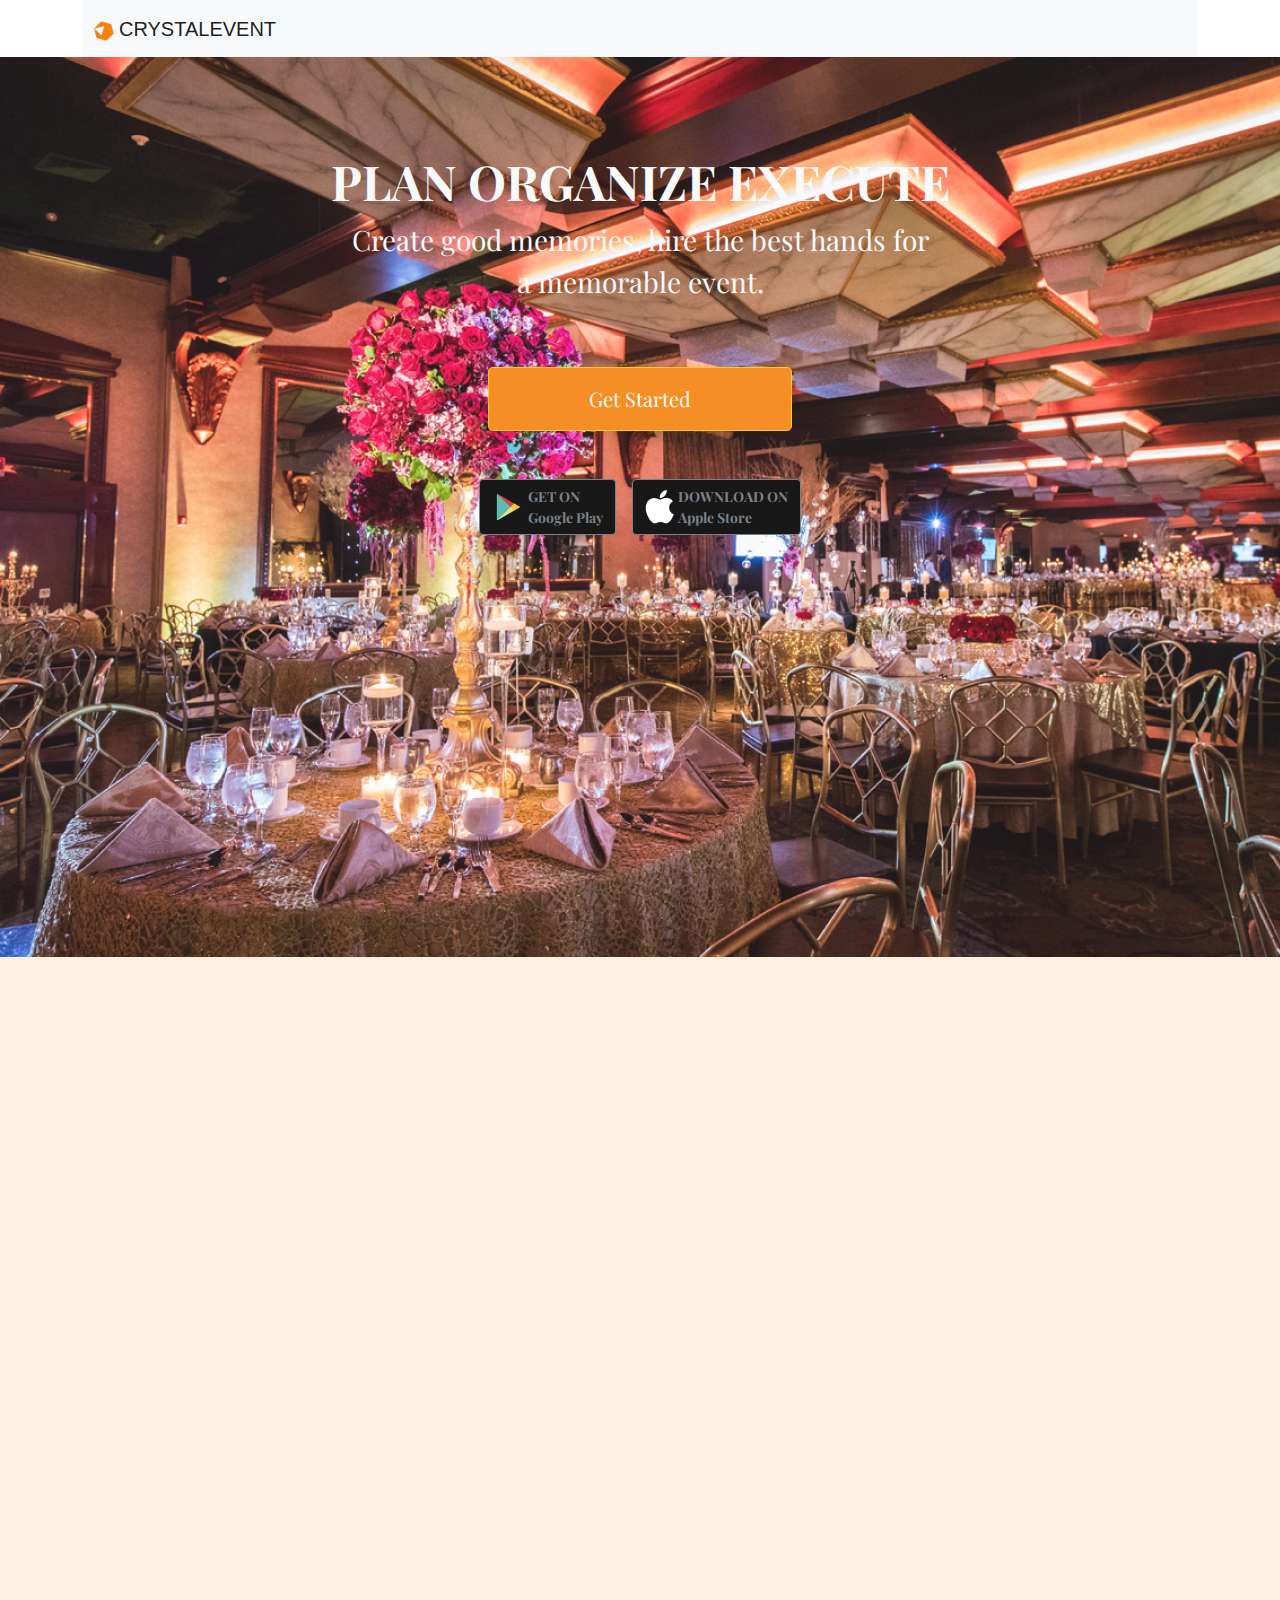
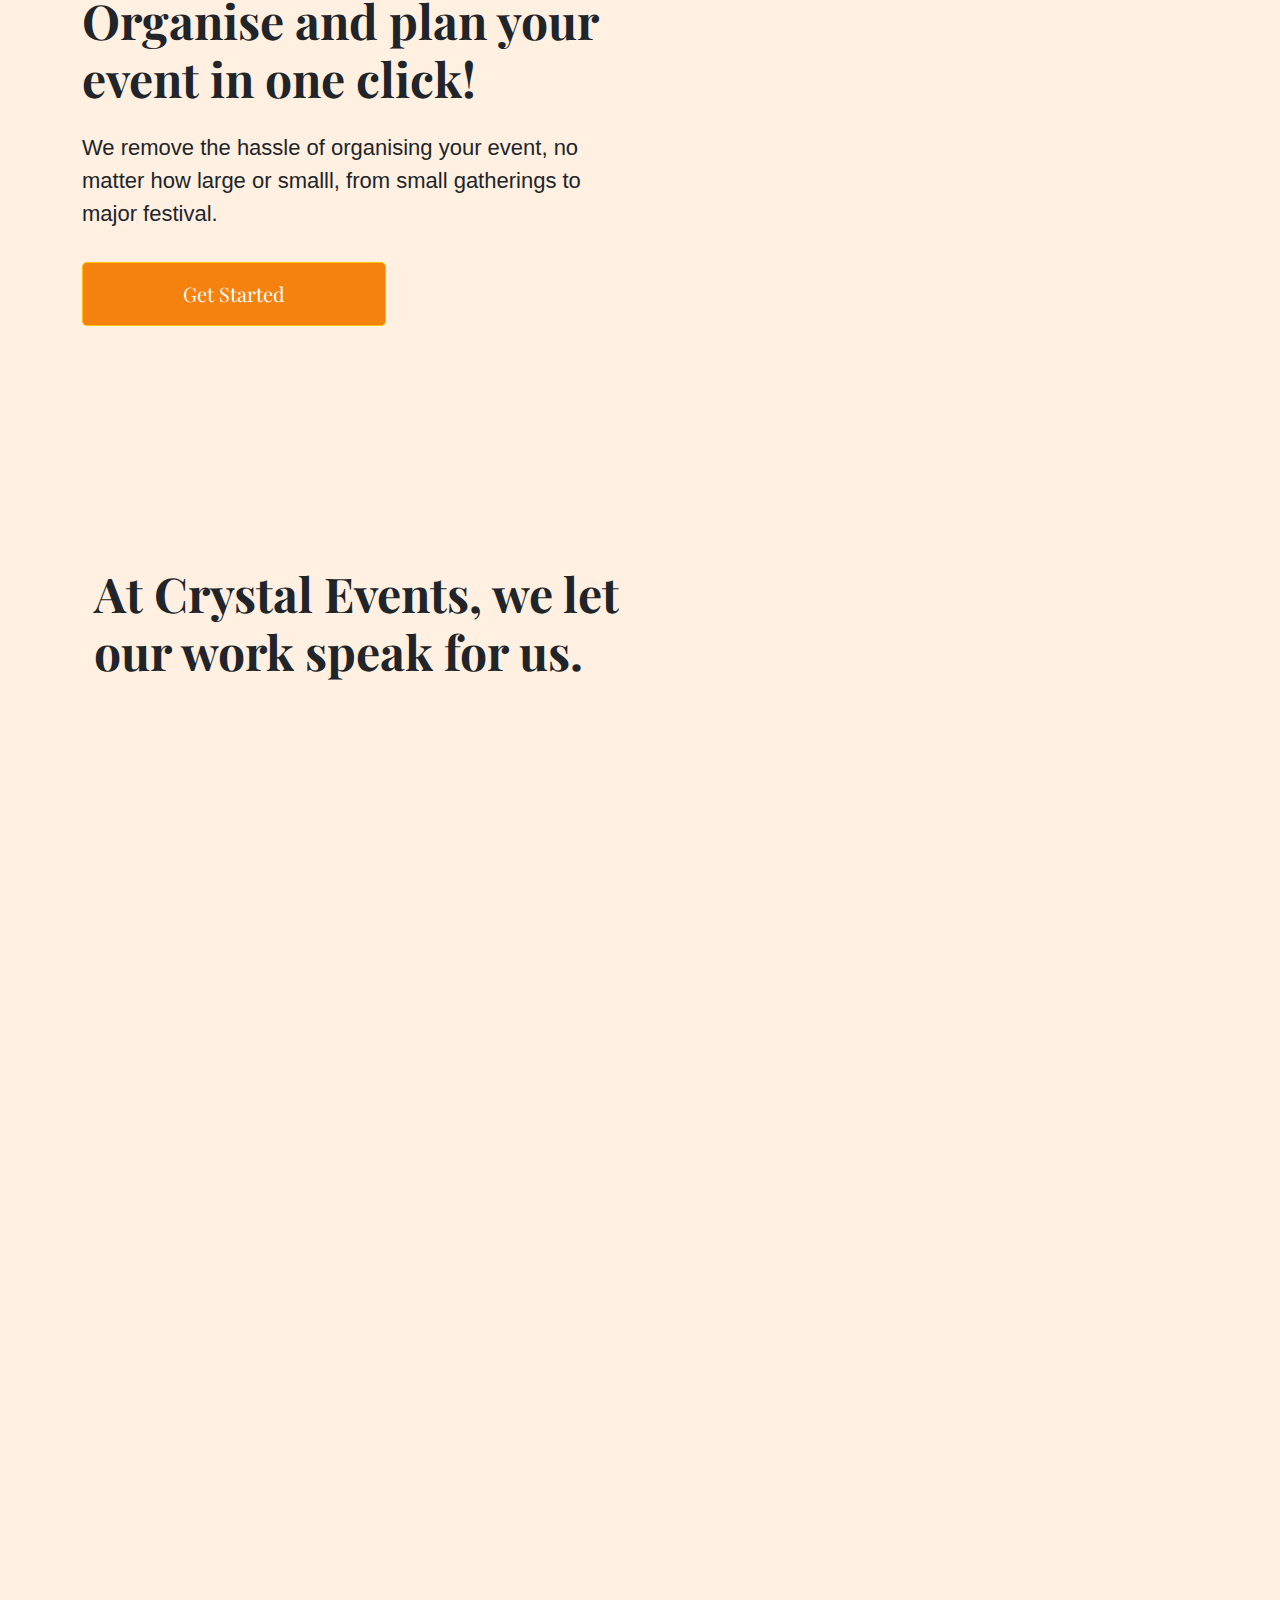
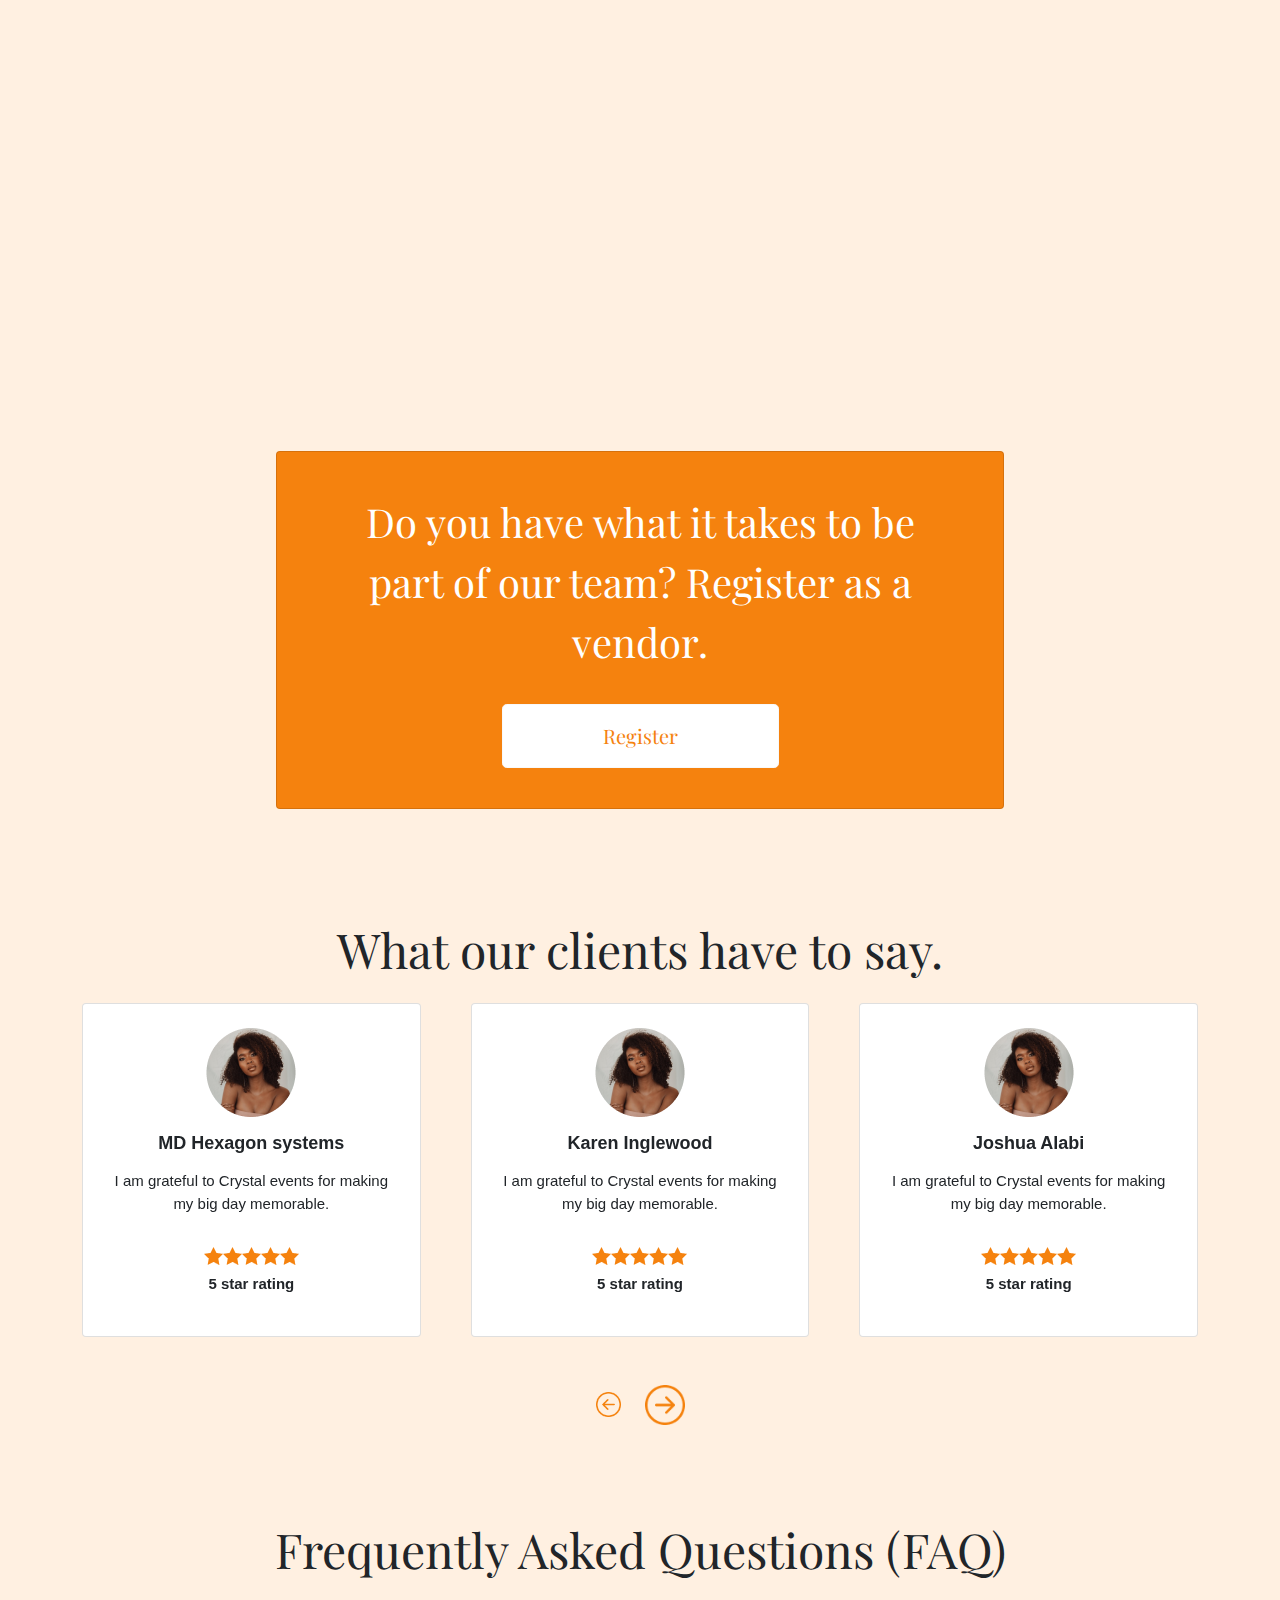
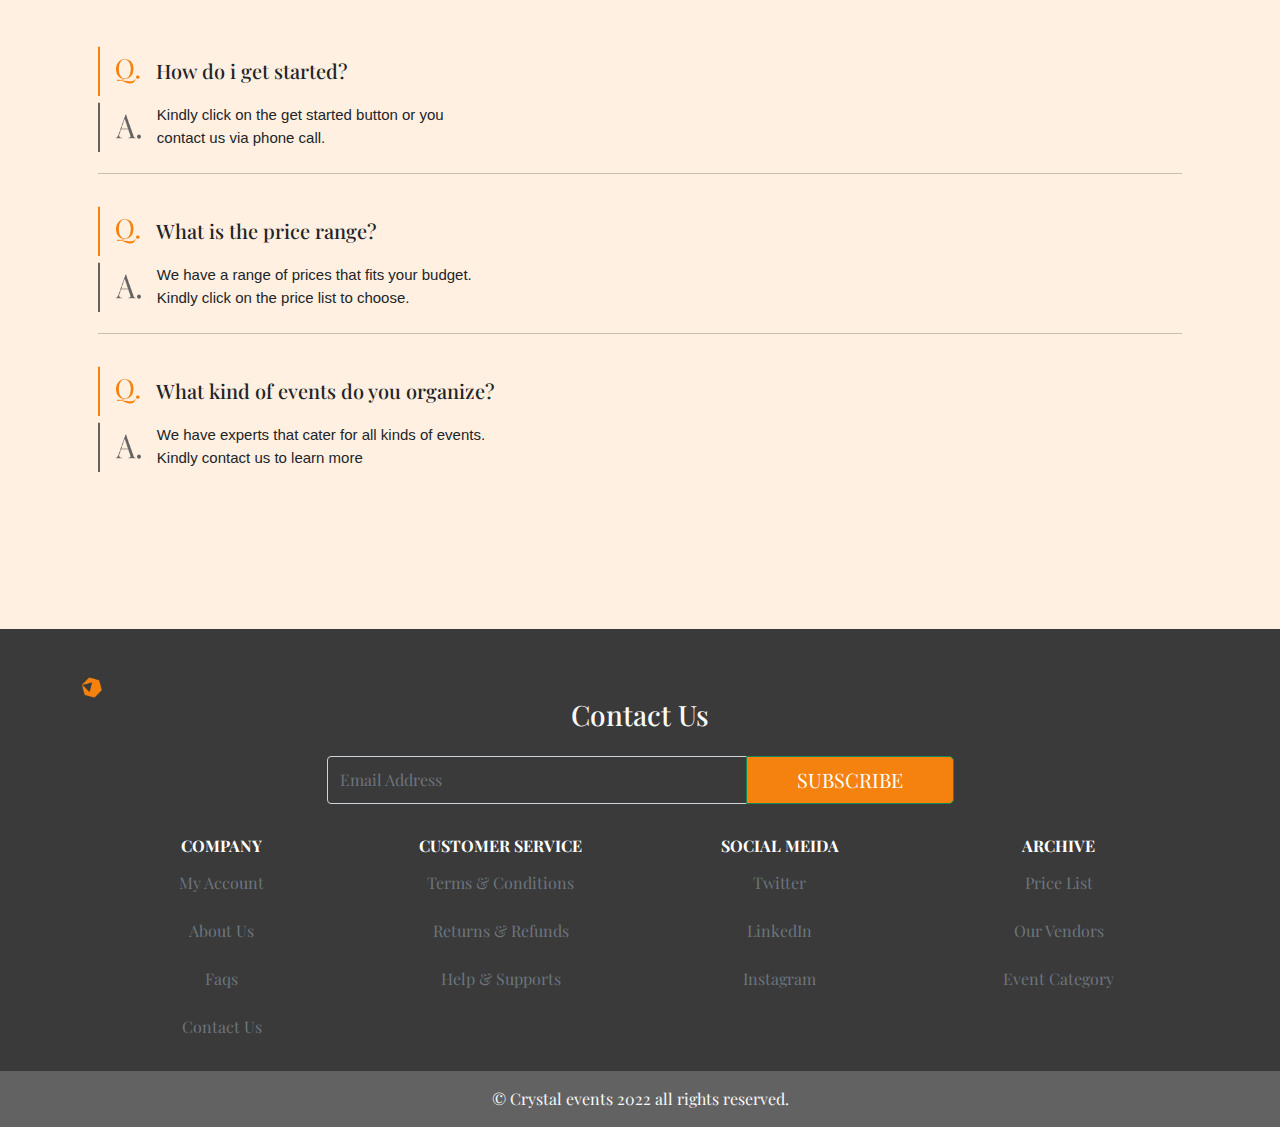
==== commit 64fce3cc: "overlay texts" ====
--- a/index.html
+++ b/index.html
@@ -78,7 +78,7 @@
       </div>
       <div class="row gx-3 pt-5 mt-5">
         <div class="col-lg-6">
-          <h3 class="display-5 fw-bold text-dark pt-5 pt-md-2">
+          <h3 class="display-5 fw-bold text-dark pt-lg-5 pt-0 mt-lg-5 mt-0">
             Organise and plan your event in one click!
           </h3>
           <p class="lead family-one pt-3">
@@ -88,40 +88,74 @@
           <a href=""><button class="btn btn-warning btn-lg mt-3 py-3 mb-5">Get Started</button></a>
         </div>
         <div class="col-lg-6" data-aos="fade-down">
-          <img src="img/audience.png" class="img-fluid" alt="">
-          <div class="d-flex pt-3" data-aos="fade-right">
-            <img src="img/couple.png" class="img-fluid w-50 pe-2" alt="">
-            <img src="img/sprint.png" class="img-fluid w-50" alt="">
+          <div class="img-container position-relative">
+            <img src="img/audience.png" class="img-fluid img" alt="">
+            <div class="overlay p-3 mx-auto translate-middle position-absolute">
+              <h3 class="text-center text-white">Coporate</h3>
+            </div>
+          </div>
+          <div class="d-flex pt-3 position-relative" data-aos="fade-right">
+            <div class="col-lg-6">
+              <img src="img/couple.png" class="img-fluid pe-2" alt="">
+              <div class="private-overlay p-1 p-lg-3 p-md-3 position-absolute">
+                <h4 class="text-center text-white">Private Event</h4>
+              </div>
+            </div>
+            <div class="col-lg-6">
+              <img src="img/sprint.png" class="img-fluid" alt="">
+              <div class="charity-overlay p-1 p-lg-3 p-md-3 position-absolute">
+                <h4 class="text-center text-white">Charity Event</h4>
+              </div>
+            </div>
           </div>
         </div>
       </div>
       <div class="container text-start py-5">
-        <h4 class="display-5 fw-bold text-start pt-5 w-75 mx-auto mb-5">
-          At Crystal Events, we let our work speak for us.
+        <h4 class="display-5 fw-bold text-start pt-5 mb-5">
+          At Crystal Events, we let <br>our work speak for us.
         </h4>
         <div class="row gy-4">
-          <div class="position-one col-lg-6 col-12 col-md-6" data-aos="fade-left">
+          <div class="position-one col-lg-6 col-12 col-md-6" data-aos="fade-in">
             <img src="img/cake.png" class="img-fluid" alt="">
-          </div>
-          <div class="position-one col-lg-6 col-12 col-md-6" data-aos="fade-left">
+            <div class="catering-overlay p-1 p-lg-3 p-md-3 position-absolute">
+              <h4 class="text-center text-white fw-bold">Catering</h4>
+              <p class="text-white text-center w-75 mx-auto">Our Team of experts take the stress of you by delivering top notch services.</p>
+            </div>
+          </div>
+          <div class="position-one col-lg-6 col-12 col-md-6" data-aos="fade-in">
             <img src="img/photographer.png" class="img-fluid" alt="">
-          </div>
-          <div class="position-one col-lg-6 col-12 col-md-6" data-aos="fade-right">
+            <div class="photography-overlay p-1 p-lg-3 p-md-3 position-absolute">
+              <h4 class="text-center text-white fw-bold">Photography</h4>
+              <p class="text-white text-center w-75 mx-auto">Our Team of experts take the stress of you by delivering top notch
+                services.</p>
+            </div>
+          </div>
+          <div class="position-one col-lg-6 col-12 col-md-6" data-aos="fade-in">
             <img src="img/disck-jockey.png" class="img-fluid" alt="">
-          </div>
-          <div class="position-one col-lg-6 col-12 col-md-6" data-aos="fade-right">
+            <div class="catering-overlay p-1 p-lg-3 p-md-3 position-absolute">
+              <h4 class="text-center text-white fw-bold">Dj</h4>
+              <p class="text-white text-center w-75 mx-auto">Our Team of experts take the stress of you by delivering top notch
+                services.</p>
+            </div>
+          </div>
+          <div class="position-one col-lg-6 col-12 col-md-6" data-aos="fade-in">
             <img src="img/master-c.png" class="img-fluid" alt="">
+            <div class="photography-overlay p-1 p-lg-3 p-md-3 position-absolute">
+              <h4 class="text-center text-white fw-bold">Mc</h4>
+              <p class="text-white text-center w-75 mx-auto">Our Team of experts take the stress of you by delivering top notch
+                services.</p>
+            </div>
           </div>
         </div>
       </div>
 
       <div class="container">
-        <div class="col-lg-8 card mx-auto my-5" style="background-color: #FFFFFF80;">
+        <div class="col-lg-8 card mx-auto my-5" style="background-color: #F5820E;">
           <div class="card-box p-4 text-center">
-            <p class="fs-1 px-5 pt-3 text-black text-center">Do you have what it takes to be part of our team? Register
+            <p class="fs-1 px-5 pt-3 text-white text-center">Do you have what it takes to be part of our team? Register
               as a vendor.
             </p>
-            <button class="btn btn-light py-3 my-3 orange-btn btn-lg">Register</button>
+            <button class="btn btn-light py-3 my-3 btn-lg">Register</button>
           </div>
         </div>
       </div>
@@ -368,7 +402,7 @@
   <script src="https://unpkg.com/swiper/swiper-bundle.min.js"></script>
   <script>
     AOS.init({
-      duration: 1000,
+      duration: 1200,
       once: true,
     });
   </script>
--- a/css/style.css
+++ b/css/style.css
@@ -48,18 +48,49 @@
   background-color: #F1ECE6 !important;
 }
 
-/* vendor register button */
-.orange-btn {
-  background-color: #F5820E !important;
-  color: #ffffff !important;
-  /* padding-left: 50px !important;
-  padding-right: 50px !important; */
-}
-
 #sec-two {
   background-color: #FFF0E1;
   overflow: hidden;
 }
+
+.overlay {
+  background-color: rgba(0, 0, 0, 0.5);
+  width: 75%;
+  top: 80%;
+  left: 50%;
+}
+
+.private-overlay {
+  background-color: rgba(0, 0, 0, 0.5);
+  width: 40%;
+  top: 70%;
+  left: 50%;
+  transform: translate(-115%, -30%);
+}
+
+.charity-overlay{
+  background-color: rgba(0, 0, 0, 0.5);
+  width: 40%;
+  top: 70%;
+  left: 100%;
+  transform: translate(-115%, -30%);
+}
+
+.catering-overlay {
+  background-color: rgba(0, 0, 0, 0.5);
+  width: 35%;
+  left: 10%;
+  transform: translate(0%, -120%);
+}
+
+.photography-overlay {
+  background-color: rgba(0, 0, 0, 0.5);
+  width: 35%;
+  left: 55%;
+
+  transform: translate(0%, -120%);
+}
+
 
 .family-one {
   font-size: 22px !important;
@@ -84,9 +115,3 @@
 #sec-six {
   background-color: #626262;
 }
-
-
-
-
-
-
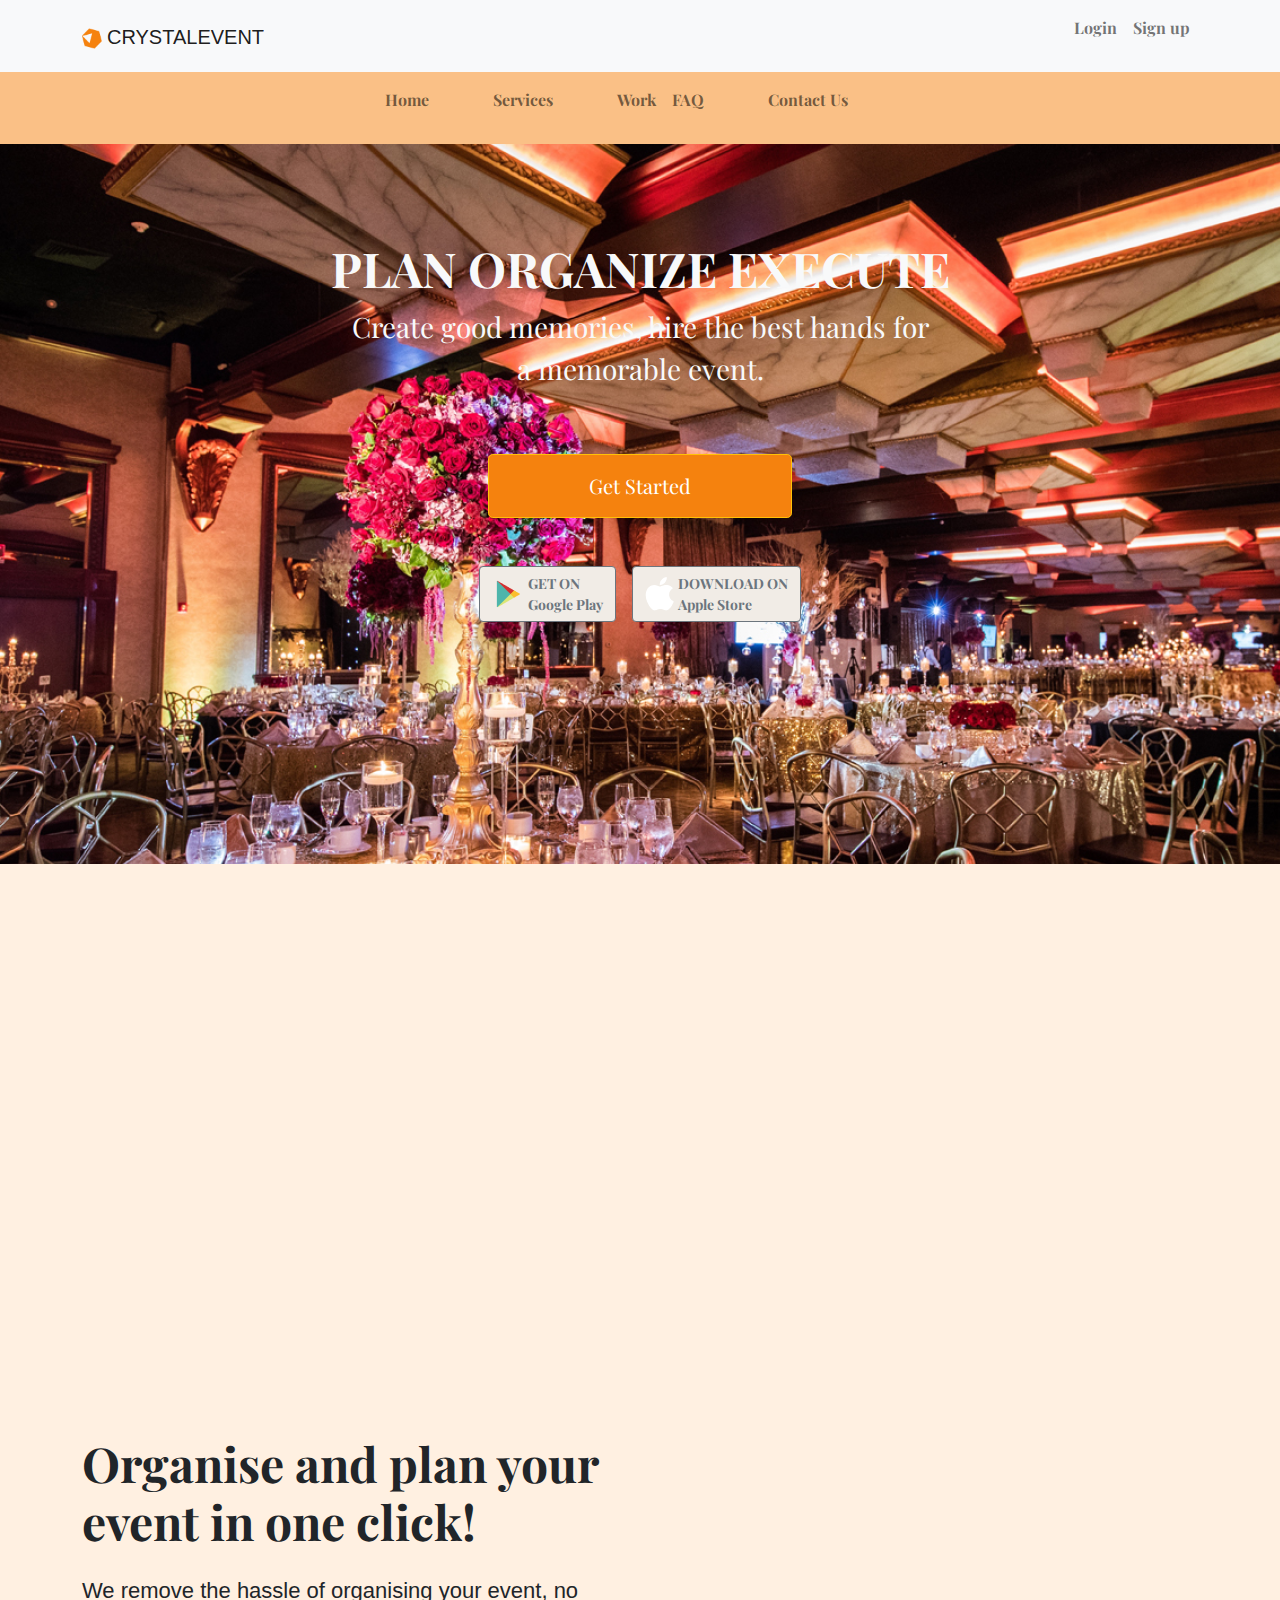
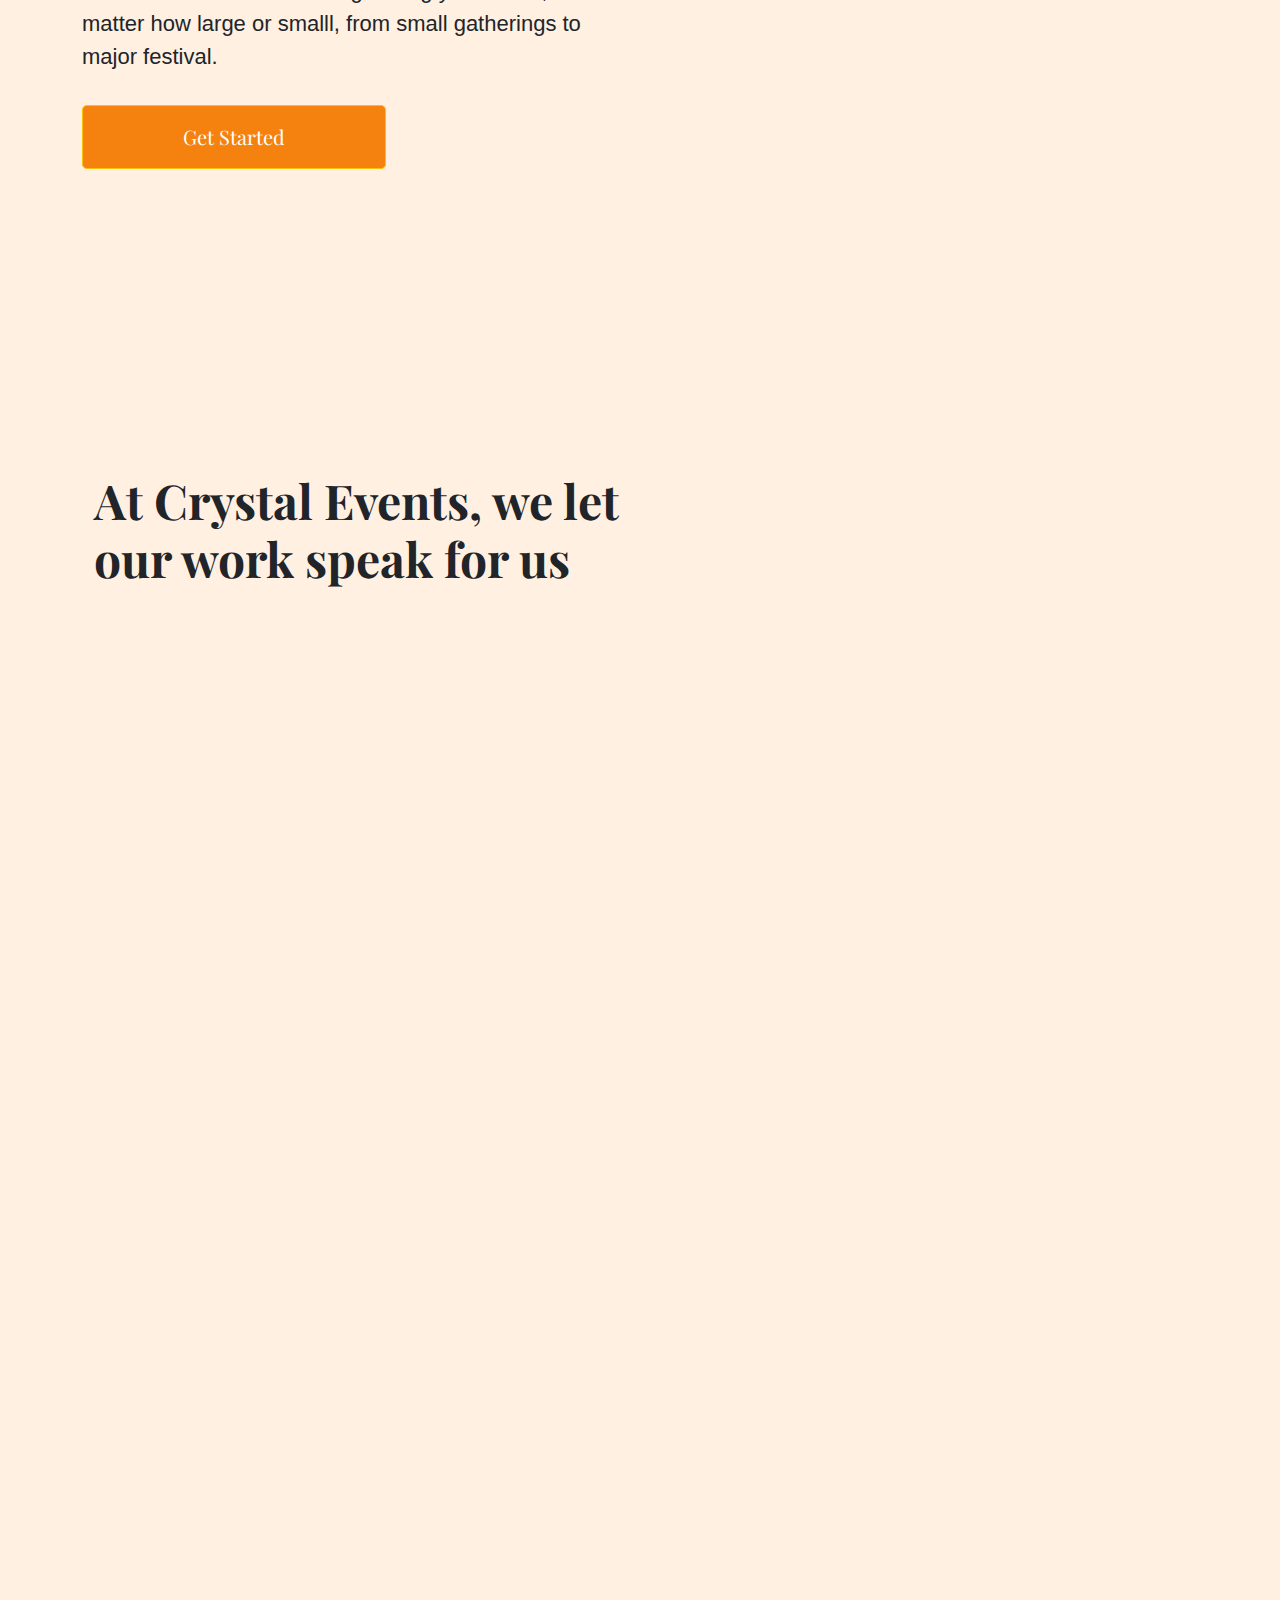
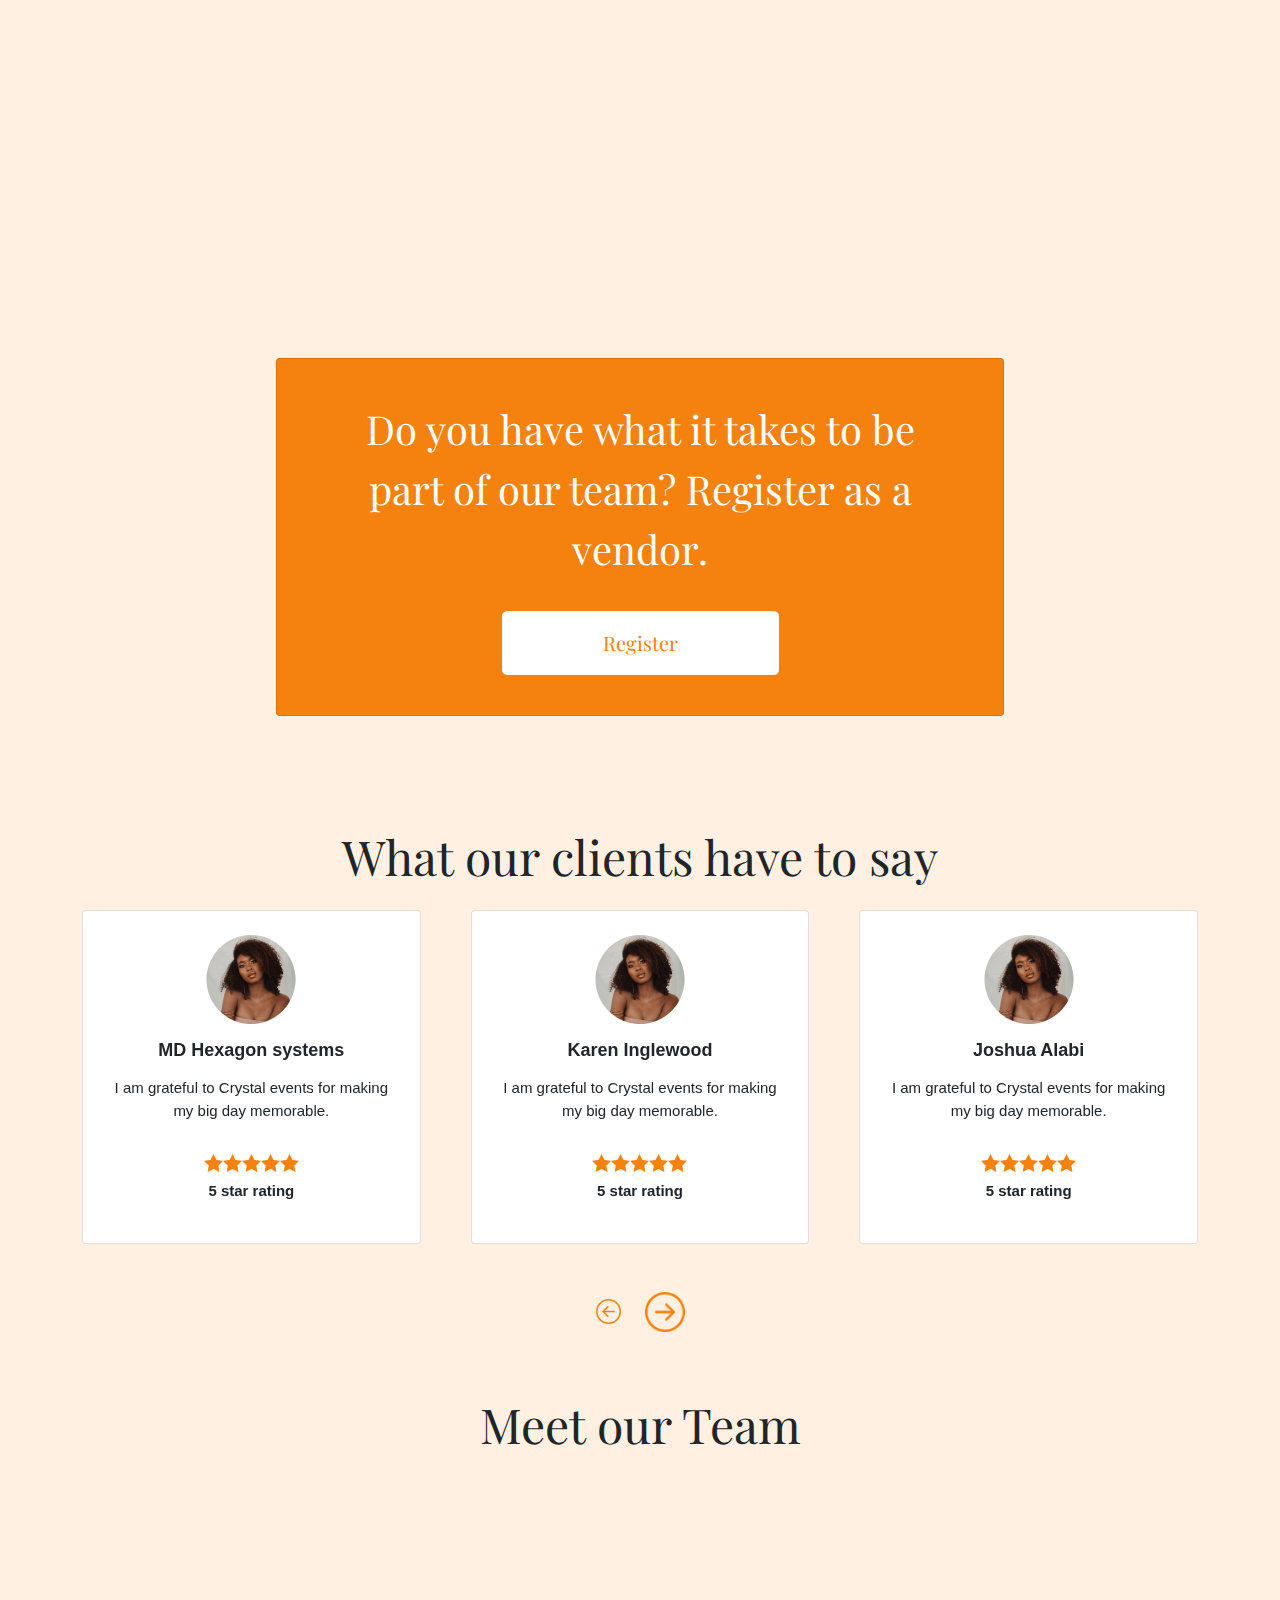
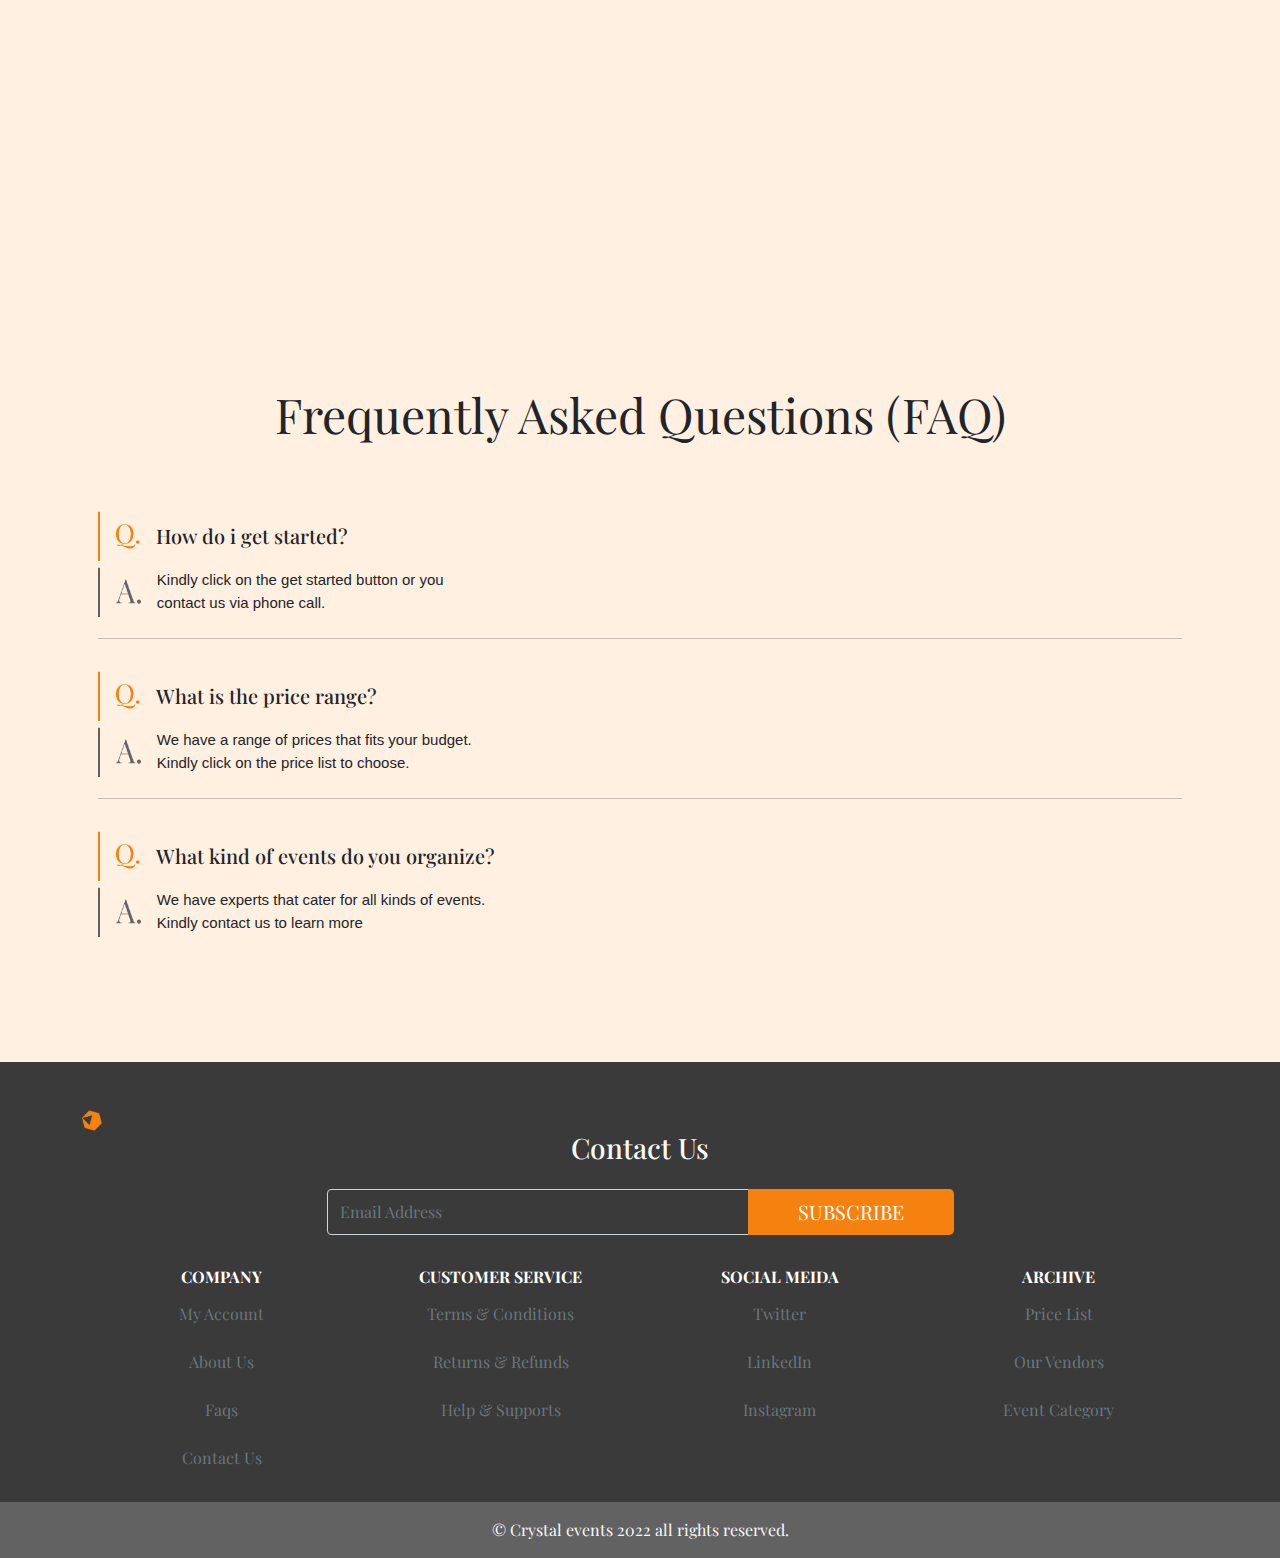
==== commit 39158248: "landing page" ====
--- a/index.html
+++ b/index.html
@@ -1,6 +1,5 @@
 <!DOCTYPE html>
 <html lang="en">
-
 <head>
   <meta charset="UTF-8" />
   <meta http-equiv="X-UA-Compatible" content="IE=edge" />
@@ -16,21 +15,59 @@
 
 <body>
   <header>
-    <div class="container">
-      <nav class="navbar navbar-light bg-light">
-        <div class="container-fluid">
-          <a class="navbar-brand">
-            <img src="img/site-logo.png" width="20" height="20" class="img-fluid" alt="logo" />
-            <!-- fix logo weight -->
-            <span class="site-logo">CRYSTALEVENT</span>
-          </a>
-        </div>
-      </nav>
-    </div>
+    <nav class="navbar navbar-expand-lg navbar-light bg-light">
+      <div class="container">
+        <a class="navbar-brand">
+          <img
+            src="img/site-logo.png"
+            width="20"
+            height="20"
+            class="img-fluid"
+            alt="logo"
+          />
+          <span class="site-logo">CRYSTALEVENT</span>
+        </a>
+        <button class="navbar-toggler" type="button" data-bs-toggle="collapse" data-bs-target="#navbarSupportedContent" aria-controls="navbarSupportedContent" aria-expanded="false" aria-label="Toggle navigation">
+          <span class="navbar-toggler-icon"></span>
+        </button>
+        <div class="collapse navbar-collapse" id="navbarSupportedContent">
+          <ul class="navbar-nav ms-auto">
+            <li class="nav-item">
+              <a class="nav-link fw-bold" aria-current="page" href="#"><p>Login</p></a>
+            </li>
+            <li class="nav-item">
+              <a class="nav-link fw-bold" href="#"><p>Sign up</p></a>
+            </li>
+          </ul>
+        </div>
+      </div>
+    </nav>
+    <nav class="navbar navbar-expand-lg navbar-light bg-color">
+      <div class="container">
+        <div class="collapse navbar-collapse" id="navbarSupportedContent">
+        <ul class="navbar-nav mx-auto">
+          <li class="nav-item">
+            <a class="nav-link" aria-current="page" href="#"><p class="fw-bold me-5">Home</p></a>
+          </li>
+          <li class="nav-item">
+            <a class="nav-link" href="service.html"><p class="fw-bold me-5">Services</p></a>
+          </li>
+          <li class="nav-item">
+            <a class="nav-link" href="work.html"><p class="fw-bold me- 5">Work</p></a>
+          </li>
+          <li class="nav-item">
+            <a class="nav-link" href="#"><p class="fw-bold me-5">FAQ</p></a>
+          </li>
+          <li class="nav-item">
+            <a class="nav-link" href="contact.html"><p class="fw-bold me-5">Contact Us</p></a>
+          </li>
+        </ul>
+        </div>
+      </div>
+    </nav>
   </header>
 
   <section id="sec-one">
-    <!-- fix background image -->
     <div id="bg-image" class="pt-5">
       <div class="text-center text-light pt-5">
         <h1 class="display-5 fw-bold">
@@ -39,17 +76,16 @@
         <p class="fs-3">
           Create good memories, hire the best hands for <br> a memorable event.
         </p>
-        <!-- fix link -->
         <a href=""><button class="btn btn-warning btn-lg my-5 py-3">Get Started</button></a>
         <div class="d-flex align-items-center justify-content-center">
-          <button class="btn btn-secondary d-flex align-items-center text-start text-secondary bg-black fw-bold me-3">
-            <img src="img/playstore.png" alt="" class="me-1">
-            <small>GET ON <br> Google Play</small>
-          </button>
-          <button class=" btn btn-secondary d-flex align-items-center text-start text-secondary bg-black fw-bold">
-            <img src="img/apple.png" alt="" class="me-1">
-            <small>DOWNLOAD ON <br> Apple Store</small>
-          </button>
+            <button class="btn btn-secondary d-flex align-items-center text-start text-secondary fw-bold me-3">
+              <img src="img/playstore.png" alt="playstore" class="me-1">
+              <small>GET ON <br> Google Play</small>
+            </button>
+            <button class=" btn btn-secondary d-flex align-items-center text-start text-secondary fw-bold">
+              <img src="img/apple.png" alt="apple store" class="me-1">
+              <small>DOWNLOAD ON <br> Apple Store</small>
+            </button>
         </div>
       </div>
     </div>
@@ -58,10 +94,9 @@
 
   <section id="sec-two" class="py-5">
     <div class="container">
-      <!-- fix breakpoints -->
       <div class="row gx-3 pt-5 justify-content-between">
         <div class="col-lg-5 col-md-12 text-md-center" data-aos="fade-right">
-          <img src="img/sec2-img.png" class="img-fluid w-100 mb-lg-0 mb-3" alt="">
+          <img src="img/dancing.png" class="img-fluid w-100 mb-lg-0 mb-3" alt="people danicng">
         </div>
         <div class="col-lg-6 " data-aos="fade-left">
           <div>
@@ -78,7 +113,7 @@
       </div>
       <div class="row gx-3 pt-5 mt-5">
         <div class="col-lg-6">
-          <h3 class="display-5 fw-bold text-dark pt-lg-5 pt-0 mt-lg-5 mt-0">
+          <h3 class="display-5 fw-bold text-dark pt-lg-3 pt-0 mt-lg-3 mt-0">
             Organise and plan your event in one click!
           </h3>
           <p class="lead family-one pt-3">
@@ -89,20 +124,20 @@
         </div>
         <div class="col-lg-6" data-aos="fade-down">
           <div class="img-container position-relative">
-            <img src="img/audience.png" class="img-fluid img" alt="">
+            <img src="img/audience.png" class="img-fluid img" alt="audience">
             <div class="overlay p-3 mx-auto translate-middle position-absolute">
               <h3 class="text-center text-white">Coporate</h3>
             </div>
           </div>
           <div class="d-flex pt-3 position-relative" data-aos="fade-right">
             <div class="col-lg-6">
-              <img src="img/couple.png" class="img-fluid pe-2" alt="">
+              <img src="img/couple.png" class="img-fluid pe-2" alt="couple dancing">
               <div class="private-overlay p-1 p-lg-3 p-md-3 position-absolute">
                 <h4 class="text-center text-white">Private Event</h4>
               </div>
             </div>
             <div class="col-lg-6">
-              <img src="img/sprint.png" class="img-fluid" alt="">
+              <img src="img/sprint.png" class="img-fluid" alt="sprinter">
               <div class="charity-overlay p-1 p-lg-3 p-md-3 position-absolute">
                 <h4 class="text-center text-white">Charity Event</h4>
               </div>
@@ -112,18 +147,18 @@
       </div>
       <div class="container text-start py-5">
         <h4 class="display-5 fw-bold text-start pt-5 mb-5">
-          At Crystal Events, we let <br>our work speak for us.
+          At Crystal Events, we let <br>our work speak for us
         </h4>
         <div class="row gy-4">
           <div class="position-one col-lg-6 col-12 col-md-6" data-aos="fade-in">
-            <img src="img/cake.png" class="img-fluid" alt="">
+            <img src="img/cake.png" class="img-fluid" alt="cake">
             <div class="catering-overlay p-1 p-lg-3 p-md-3 position-absolute">
               <h4 class="text-center text-white fw-bold">Catering</h4>
               <p class="text-white text-center w-75 mx-auto">Our Team of experts take the stress of you by delivering top notch services.</p>
             </div>
           </div>
           <div class="position-one col-lg-6 col-12 col-md-6" data-aos="fade-in">
-            <img src="img/photographer.png" class="img-fluid" alt="">
+            <img src="img/photographer.png" class="img-fluid" alt="Photograph">
             <div class="photography-overlay p-1 p-lg-3 p-md-3 position-absolute">
               <h4 class="text-center text-white fw-bold">Photography</h4>
               <p class="text-white text-center w-75 mx-auto">Our Team of experts take the stress of you by delivering top notch
@@ -131,7 +166,7 @@
             </div>
           </div>
           <div class="position-one col-lg-6 col-12 col-md-6" data-aos="fade-in">
-            <img src="img/disck-jockey.png" class="img-fluid" alt="">
+            <img src="img/disck-jockey.png" class="img-fluid" alt="dj">
             <div class="catering-overlay p-1 p-lg-3 p-md-3 position-absolute">
               <h4 class="text-center text-white fw-bold">Dj</h4>
               <p class="text-white text-center w-75 mx-auto">Our Team of experts take the stress of you by delivering top notch
@@ -139,7 +174,7 @@
             </div>
           </div>
           <div class="position-one col-lg-6 col-12 col-md-6" data-aos="fade-in">
-            <img src="img/master-c.png" class="img-fluid" alt="">
+            <img src="img/master-c.png" class="img-fluid" alt="mc">
             <div class="photography-overlay p-1 p-lg-3 p-md-3 position-absolute">
               <h4 class="text-center text-white fw-bold">Mc</h4>
               <p class="text-white text-center w-75 mx-auto">Our Team of experts take the stress of you by delivering top notch
@@ -162,7 +197,7 @@
     </div>
 
     <div class="container py-5">
-      <h3 class="display-5 text-center py-3">What our clients have to say.</h3>
+      <h3 class="display-5 text-center py-3">What our clients have to say</h3>
       <div class="slider-section">
         <div class="swiper mySwiper">
           <div class="swiper-wrapper">
@@ -171,17 +206,17 @@
                 <div class="testimony">
                   <div class="card">
                     <div class="card-box p-4 text-center">
-                      <img src="img/client-lady.png" alt="">
+                      <img src="img/client-lady.png" alt="lady smiling">
                       <h6 class="family-three fw-bold pt-3">MD Hexagon systems</h6>
                       <p class="family-two pt-2">I am grateful to Crystal events for making my big day
                         memorable.
                       </p>
                       <div class="d-flex justify-content-center pt-3">
-                        <img src="img/star.png" alt="">
-                        <img src="img/star.png" alt="">
-                        <img src="img/star.png" alt="">
-                        <img src="img/star.png" alt="">
-                        <img src="img/star.png" alt="">
+                        <img src="img/star.png" alt="star">
+                        <img src="img/star.png" alt="star">
+                        <img src="img/star.png" alt="star">
+                        <img src="img/star.png" alt="star">
+                        <img src="img/star.png" alt="star">
                       </div>
                       <p class="family-two fw-bold pt-2">5 star rating</p>
                     </div>
@@ -194,17 +229,17 @@
                 <div class="testimony">
                   <div class="card">
                     <div class="card-box p-4 text-center">
-                      <img src="img/client-lady.png" alt="">
+                      <img src="img/client-lady.png" alt="lady smiling">
                       <h6 class="family-three fw-bold pt-3">Karen Inglewood</h6>
                       <p class="family-two pt-2">I am grateful to Crystal events for making my big day
                         memorable.
                       </p>
                       <div class="d-flex justify-content-center pt-3">
-                        <img src="img/star.png" alt="">
-                        <img src="img/star.png" alt="">
-                        <img src="img/star.png" alt="">
-                        <img src="img/star.png" alt="">
-                        <img src="img/star.png" alt="">
+                        <img src="img/star.png" alt="star">
+                        <img src="img/star.png" alt="star">
+                        <img src="img/star.png" alt="star">
+                        <img src="img/star.png" alt="star">
+                        <img src="img/star.png" alt="star">
                       </div>
                       <p class="family-two fw-bold pt-2">5 star rating</p>
                     </div>
@@ -217,17 +252,17 @@
                 <div class="testimony">
                   <div class="card">
                     <div class="card-box p-4 text-center">
-                      <img src="img/client-lady.png" alt="">
+                      <img src="img/client-lady.png" alt="lady smiling">
                       <h6 class="family-three fw-bold pt-3">Joshua Alabi</h6>
                       <p class="family-two pt-2">I am grateful to Crystal events for making my big day
                         memorable.
                       </p>
                       <div class="d-flex justify-content-center pt-3">
-                        <img src="img/star.png" alt="">
-                        <img src="img/star.png" alt="">
-                        <img src="img/star.png" alt="">
-                        <img src="img/star.png" alt="">
-                        <img src="img/star.png" alt="">
+                        <img src="img/star.png" alt="star">
+                        <img src="img/star.png" alt="star">
+                        <img src="img/star.png" alt="star">
+                        <img src="img/star.png" alt="star">
+                        <img src="img/star.png" alt="star">
                       </div>
                       <p class="family-two fw-bold pt-2">5 star rating</p>
                     </div>
@@ -240,17 +275,17 @@
                 <div class="testimony">
                   <div class="card">
                     <div class="card-box p-4 text-center">
-                      <img src="img/client-lady.png" alt="">
+                      <img src="img/client-lady.png" alt="lady smiling">
                       <h6 class="family-three fw-bold pt-3">MD Hexagon systems</h6>
                       <p class="family-two pt-2">I am grateful to Crystal events for making my big day
                         memorable.
                       </p>
                       <div class="d-flex justify-content-center pt-3">
-                        <img src="img/star.png" alt="">
-                        <img src="img/star.png" alt="">
-                        <img src="img/star.png" alt="">
-                        <img src="img/star.png" alt="">
-                        <img src="img/star.png" alt="">
+                        <img src="img/star.png" alt="star">
+                        <img src="img/star.png" alt="star">
+                        <img src="img/star.png" alt="star">
+                        <img src="img/star.png" alt="star">
+                        <img src="img/star.png" alt="star">
                       </div>
                       <p class="family-two fw-bold pt-2">5 star rating</p>
                     </div>
@@ -262,12 +297,31 @@
         </div>
       </div>
       <div class="d-flex align-items-center justify-content-center pt-5">
-        <img src="img/arrow-left.png" width="25" height="25" alt="" class="me-4">
-        <img src="img/arrow-right.png" width="40" height="40" alt="">
-      </div>
-    </div>
-
-    <div class="container py-5">
+        <img src="img/arrow-left.png" width="25" height="25" alt="arrow left" class="me-4">
+        <img src="img/arrow-right.png" width="40" height="40" alt="arrow-right">
+      </div>
+    </div>
+
+    <div class="container">
+      <h3 class="display-5 text-center py-lg-3">Meet our Team</h3>
+      <div class="row gx-5 pt-3">
+        <div class="col-lg-4" data-aos="fade-left">
+          <div>
+            <p class="lead family-one pt-3">
+              Our Team of experts
+              take the stress off
+              you by delivering top notch services.
+            </p>
+            <a href=""><button class="btn btn-warning btn-lg mt-3 py-3 mb-5">Contact Us</button></a>
+          </div>
+        </div>
+        <div class="col-lg-7" data-aos="fade-right">
+          <img src="img/team-members.png" class="img-fluid" alt="team members">
+        </div>
+      </div>
+    </div>
+
+    <div class="container py-3">
       <h3 class="display-5 text-center pb-1">Frequently Asked Questions (FAQ)</h3>
 
       <div class="accordion py-5">
@@ -275,12 +329,12 @@
         <a href="#" data-mdb-toggle="collapse" aria-expanded="false" aria-controls="smallAnswer1collapse"
           class="list-group-item list-group-item-action" style="background-color: #FFF0E1; border: none;">
           <div class="d-flex w-100 align-items-center">
-            <img src="img/orange-line.png" height="50" alt=""><img src="img/question.png" width="25" height="25"
+            <img src="img/orange-line.png" height="50" alt="orange line"><img src="img/question.png" width="25" height="25"
               alt="Question" class="mx-3">
             <h5 class="my-2 w-100">How do i get started?</h5>
           </div>
           <div class="d-flex w-100 align-items-center">
-            <img src="img/black-line.png" height="50" alt=""><img src="img/answer.png" width="25" height="25"
+            <img src="img/black-line.png" height="50" alt="black line"><img src="img/answer.png" width="25" height="25"
               alt="Answer" class="mx-3">
             <p class="family-two my-2 w-100">Kindly click on the get started button or you <br> contact us via phone
               call.
@@ -293,12 +347,12 @@
           aria-controls="smallAnswer2collapse" class="list-group-item list-group-item-action"
           style="background-color: #FFF0E1; border: none;">
           <div class="d-flex w-100 align-items-center">
-            <img src="img/orange-line.png" height="50" alt=""><img src="img/question.png" width="25" height="25"
+            <img src="img/orange-line.png" height="50" alt="orange line"><img src="img/question.png" width="25" height="25"
               alt="Question" class="mx-3">
             <h5 class="my-2 w-100">What is the price range?</h5>
           </div>
           <div class="d-flex w-100 align-items-center">
-            <img src="img/black-line.png" height="50" alt=""><img src="img/answer.png" width="25" height="25"
+            <img src="img/black-line.png" height="50" alt="black line"><img src="img/answer.png" width="25" height="25"
               alt="Answer" class="mx-3">
             <p class="family-two my-2 w-100">We have a range of prices that fits your budget. <br> Kindly click on the
               price list to choose.
@@ -311,12 +365,12 @@
           aria-controls="smallAnswer3collapse" class="list-group-item list-group-item-action"
           style="background-color: #FFF0E1; border: none;">
           <div class="d-flex w-100 align-items-center">
-            <img src="img/orange-line.png" height="50" alt=""><img src="img/question.png" width="25" height="25"
+            <img src="img/orange-line.png" height="50" alt="orange line"><img src="img/question.png" width="25" height="25"
               alt="Question" class="mx-3">
             <h5 class="my-2 w-100">What kind of events do you organize?</h5>
           </div>
           <div class="d-flex w-100 align-items-center">
-            <img src="img/black-line.png" height="50" alt=""><img src="img/answer.png" width="25" height="25"
+            <img src="img/black-line.png" height="50" alt="black line"><img src="img/answer.png" width="25" height="25"
               alt="Answer" class="mx-3">
             <p class="family-two my-2 w-100">We have experts that cater for all kinds of events. <br> Kindly contact us
               to learn more
@@ -395,20 +449,20 @@
     <div class="text-center text-light p-3">© Crystal events 2022 all rights reserved.</div>
   </section>
 
-
   <script src="js/script.js"></script>
   <script src="js/bootstrap.min.js"></script>
   <script src="https://unpkg.com/aos@next/dist/aos.js"></script>
   <script src="https://unpkg.com/swiper/swiper-bundle.min.js"></script>
+
   <script>
     AOS.init({
       duration: 1200,
       once: true,
     });
   </script>
+
   <script>
     var swiper = new Swiper(".mySwiper", {
-      // slidesPerView: 3,
       spaceBetween: 30,
       pagination: {
         el: ".swiper-pagination",
@@ -434,6 +488,6 @@
       },
     });
   </script>
+
 </body>
-
 </html>--- a/css/style.css
+++ b/css/style.css
@@ -7,50 +7,19 @@
   font-family: Playfair Display;
 }
 
-#bg-image {
-  opacity: 0.9;
-  min-height: 100vh;
-  background-size: cover;
-  background-position: center;
-  background: url(../img/bg-image.png)
-}
-
 .site-logo {
   font-family: sans-serif;
 }
 
-/* Get started button */
-.btn-warning {
-  color: #ffffff !important;
-  background-color: #F5820E !important;
-  padding-left: 100px !important;
-  padding-right: 100px !important;
+.bg-color {
+  background-color: #FAC086;
 }
 
-/* Subscribe button */
-.btn-success {
-  color: #ffffff !important;
-  background-color: #F5820E !important;
-  padding-left: 50px !important;
-  padding-right: 50px !important;
-}
-
-/* Register button */
-.btn-light {
-  color: #F5820E !important;
-  background-color: #ffffff !important;
-  padding-left: 100px !important;
-  padding-right: 100px !important;
-}
-
-/* Google play and Apple store button */
-.btn-secondary {
-  background-color: #F1ECE6 !important;
-}
-
-#sec-two {
-  background-color: #FFF0E1;
-  overflow: hidden;
+#bg-image {
+  min-height: 80vh;
+  background-size: cover;
+  background-position: center;
+  background: url(../img/bg-image.png)
 }
 
 .overlay {
@@ -91,6 +60,49 @@
   transform: translate(0%, -120%);
 }
 
+/* Get started button */
+.btn-warning {
+  color: #ffffff !important;
+  background-color: #F5820E !important;
+  padding-left: 100px !important;
+  padding-right: 100px !important;
+}
+
+/* Subscribe button */
+.btn-success {
+  border: none!important;
+  color: #ffffff !important;
+  background-color: #F5820E !important;
+  padding-left: 50px !important;
+  padding-right: 50px !important;
+}
+
+/* Register button */
+.btn-light {
+  color: #F5820E !important;
+  background-color: #ffffff !important;
+  padding-left: 100px !important;
+  padding-right: 100px !important;
+}
+
+/* Google play and Apple store button */
+.btn-secondary {
+  background-color: #F1ECE6 !important;
+}
+
+#sec-two {
+  overflow: hidden;
+  background-color: #FFF0E1;
+}
+
+
+#sec-five {
+  background-color: #3A3A3A;
+}
+
+#sec-six {
+  background-color: #626262;
+}
 
 .family-one {
   font-size: 22px !important;
@@ -100,18 +112,18 @@
 .family-two {
   font-size: 15px !important;
   font-weight: 150px !important;
-  font-family: sans-serif !important;
+  font-family:  sans-serif !important;
 }
 
 .family-three {
   font-size: 18px !important;
-  font-family: sans-serif !important;
+  font-family:  sans-serif !important;
 }
 
-#sec-five {
-  background-color: #3A3A3A;
-}
 
-#sec-six {
-  background-color: #626262;
-}
+
+
+
+
+
+
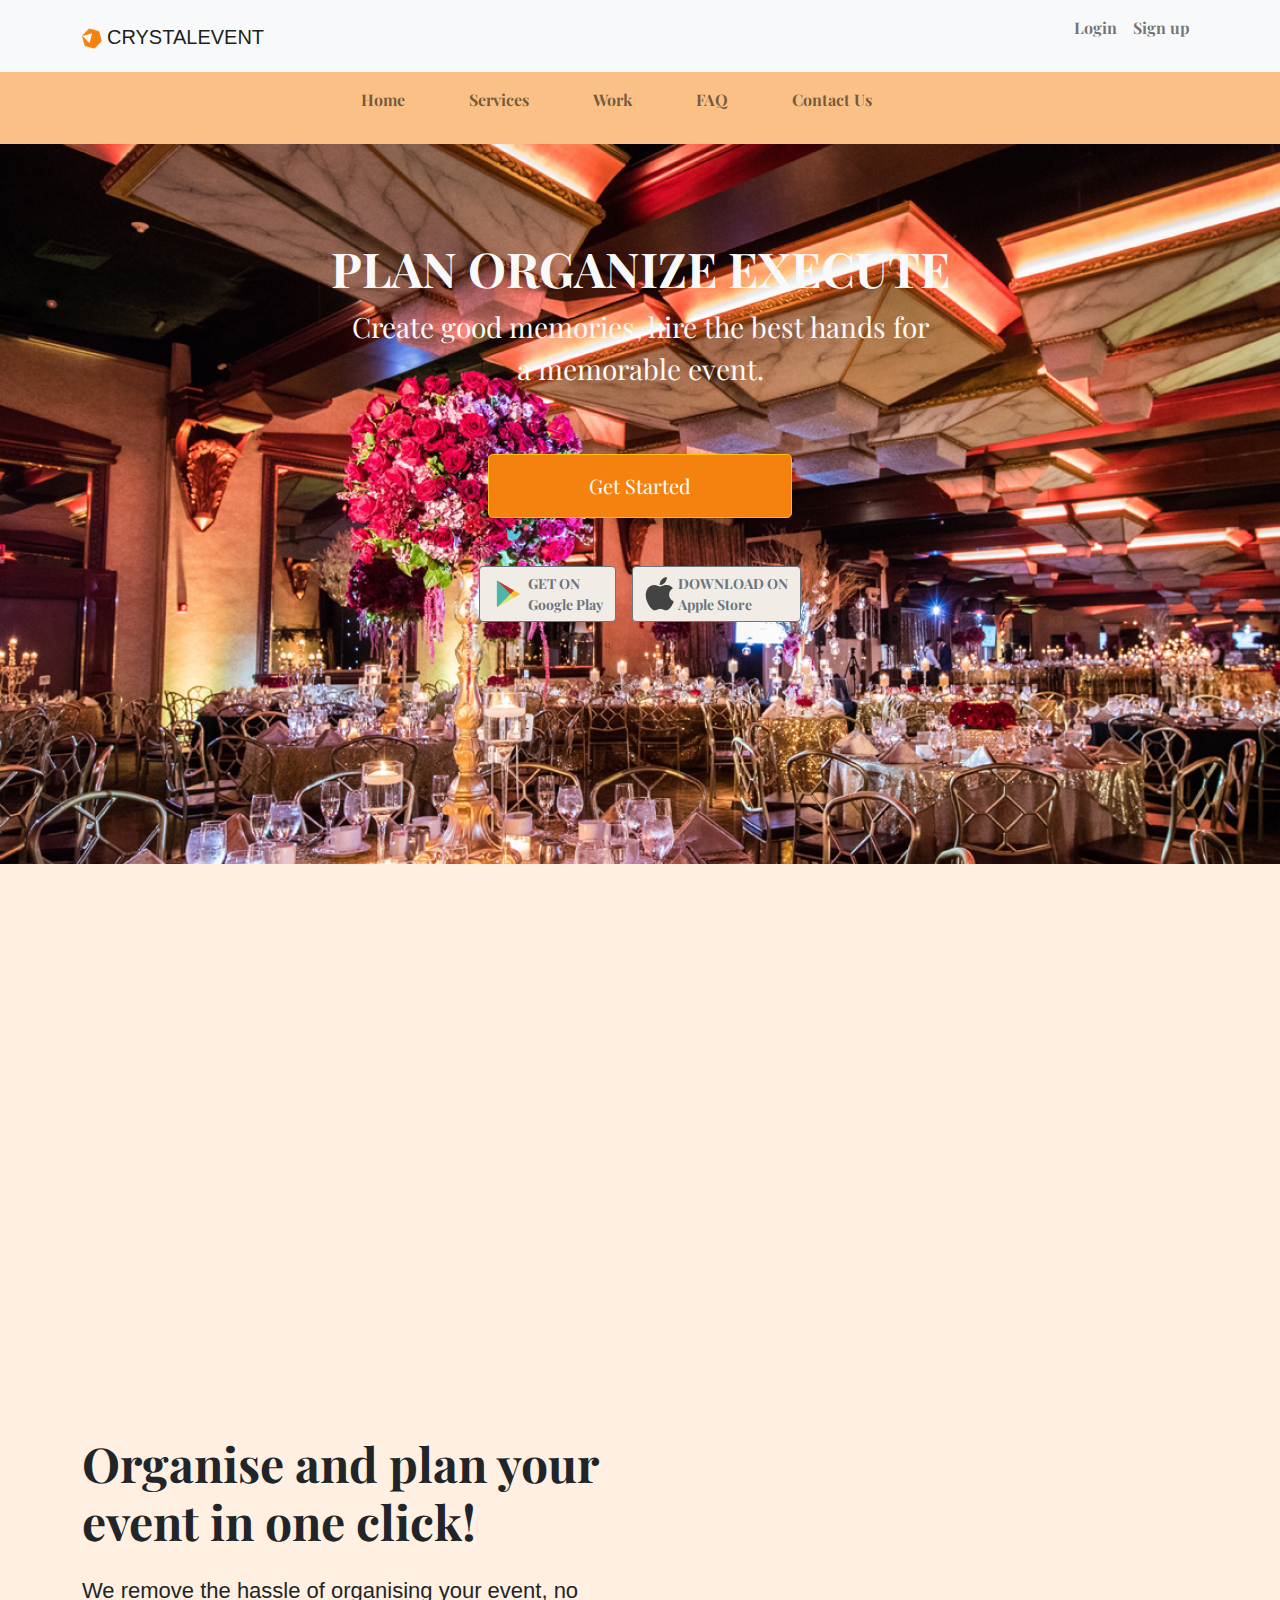
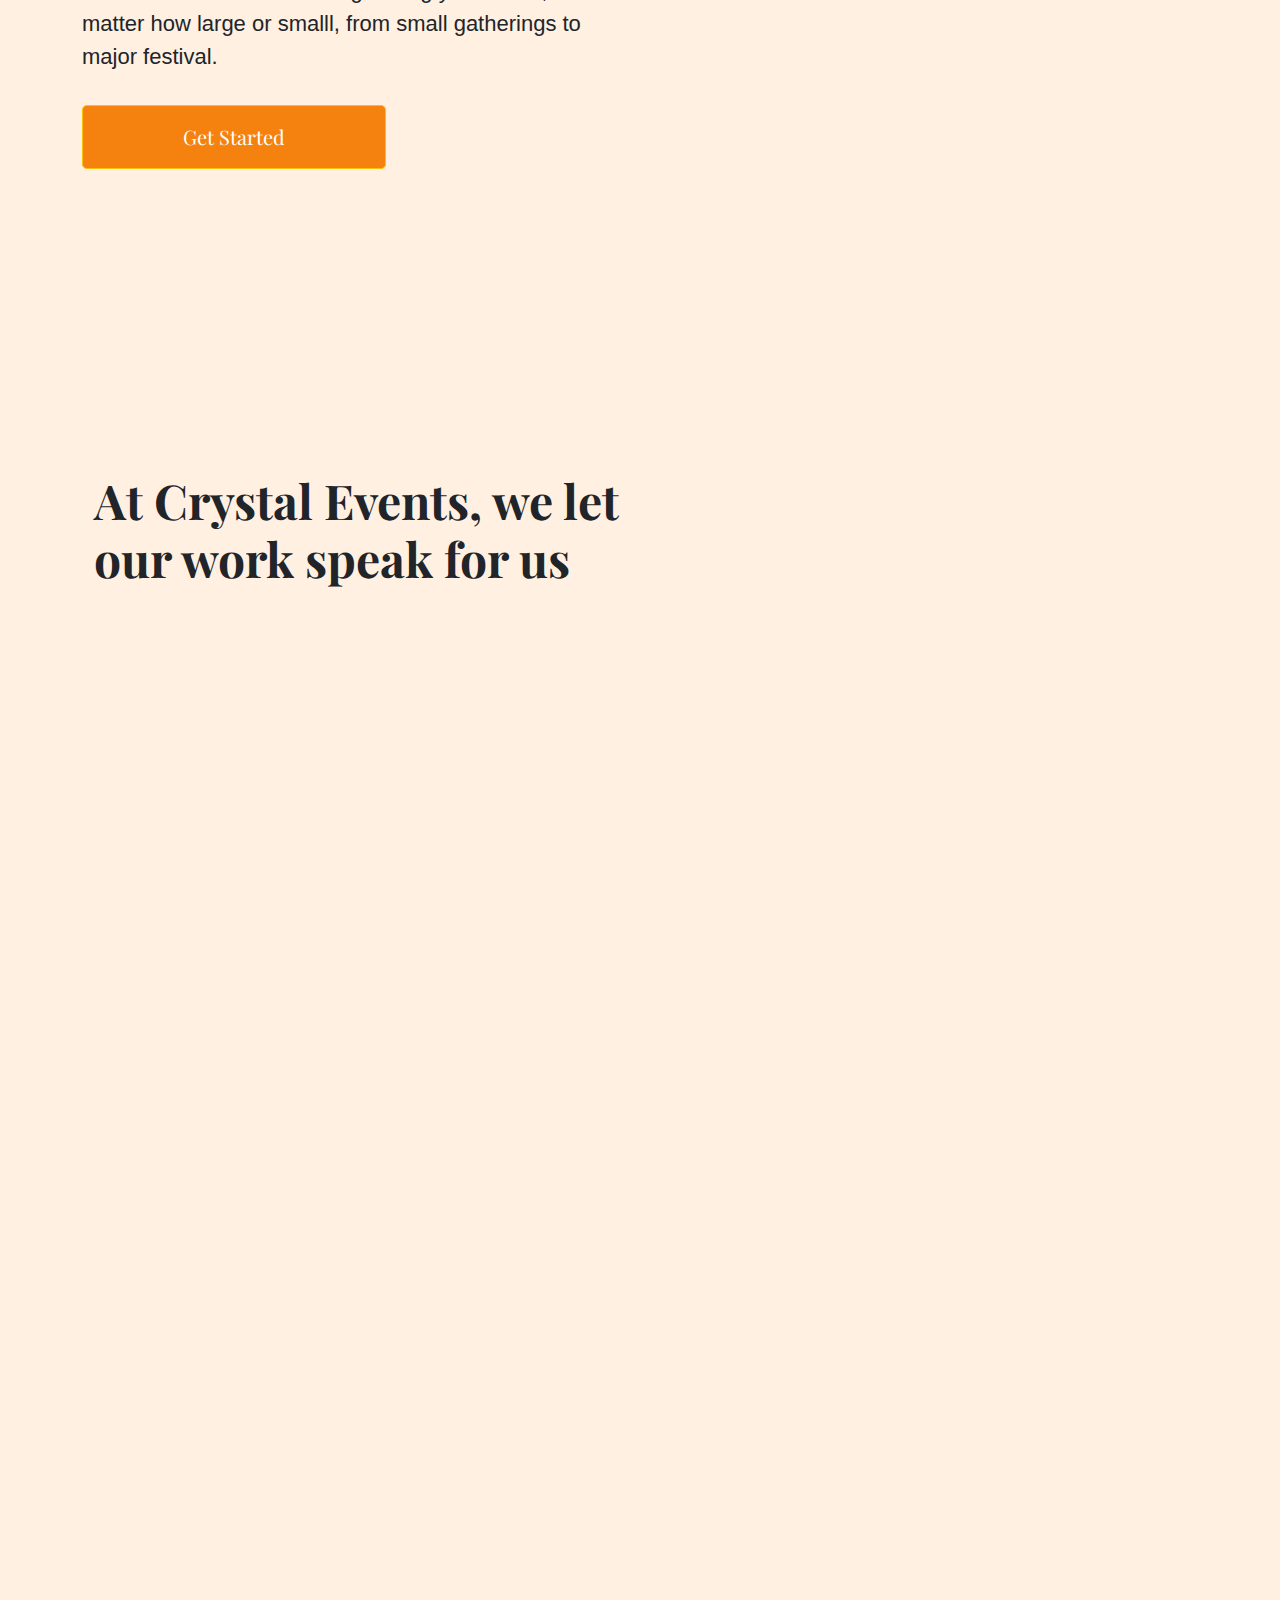
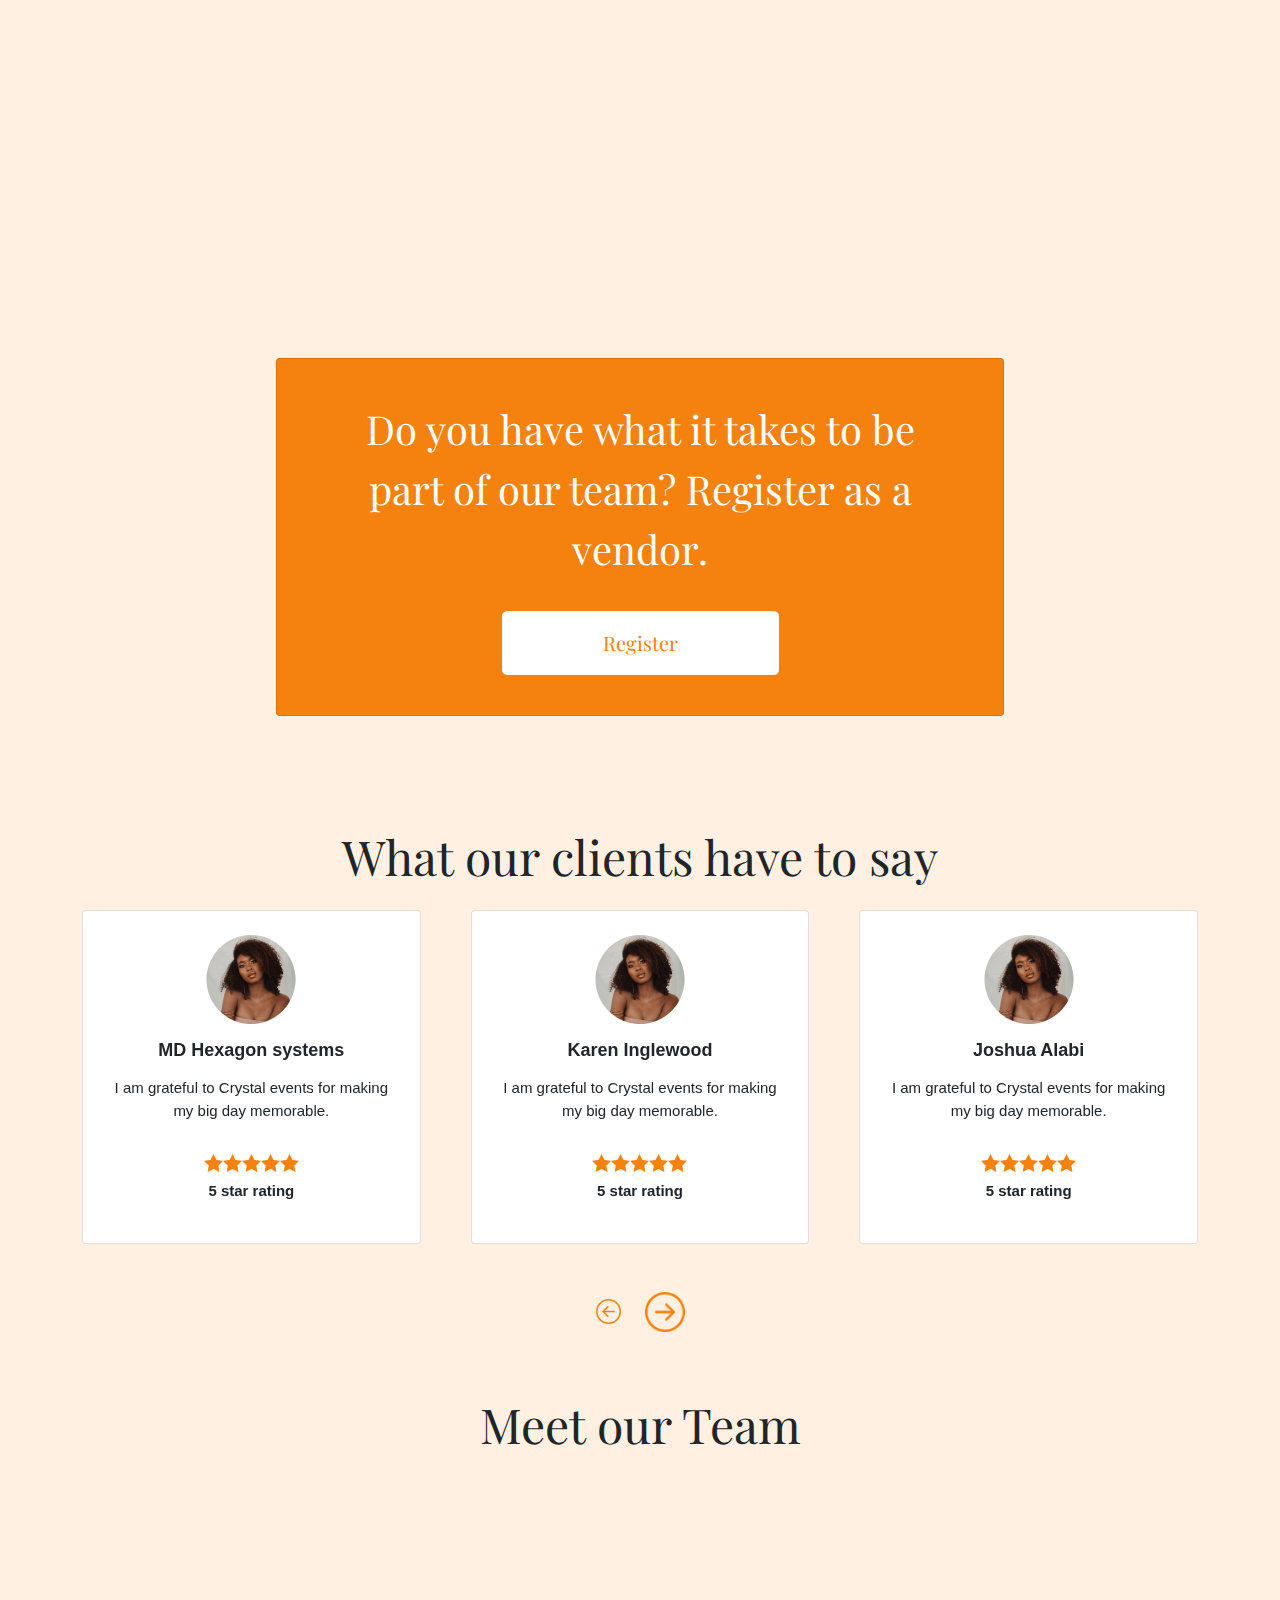
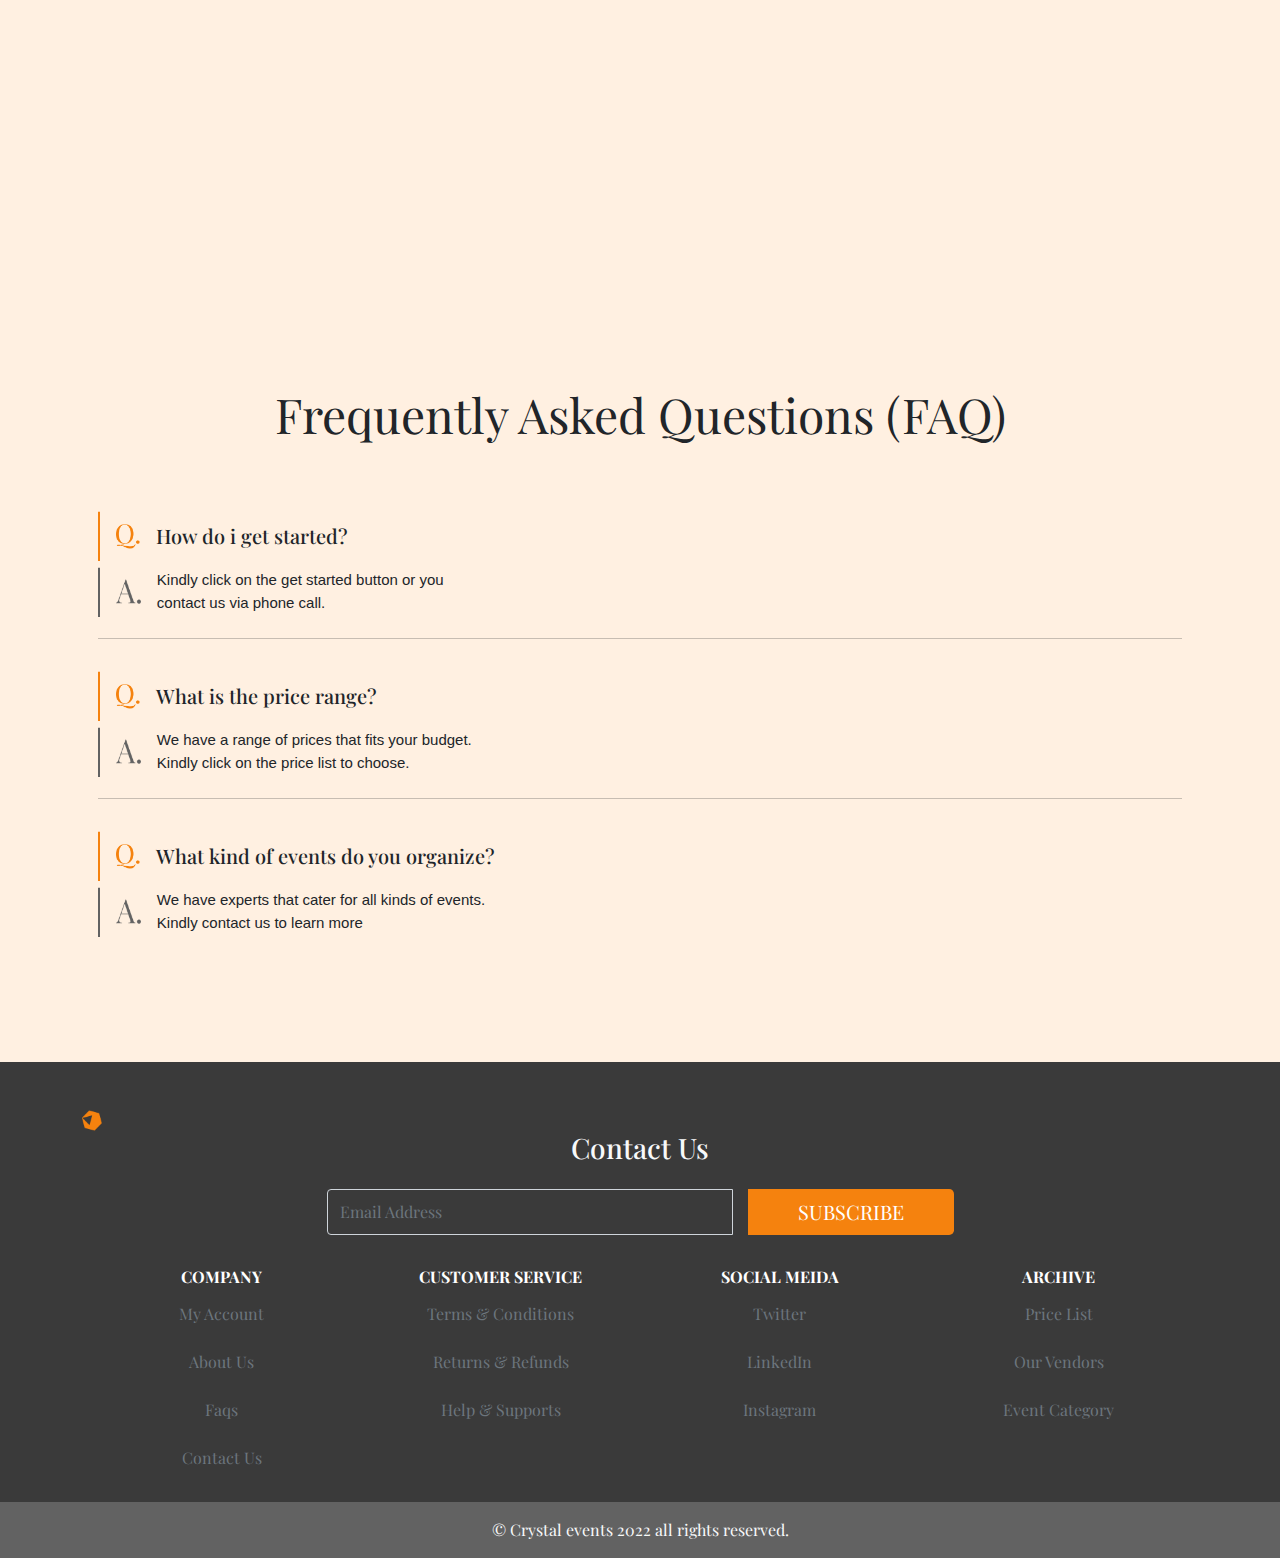
==== commit 0bc1467e: "done" ====
--- a/index.html
+++ b/index.html
@@ -33,10 +33,10 @@
         <div class="collapse navbar-collapse" id="navbarSupportedContent">
           <ul class="navbar-nav ms-auto">
             <li class="nav-item">
-              <a class="nav-link fw-bold" aria-current="page" href="#"><p>Login</p></a>
+              <a class="nav-link fw-bold" aria-current="page" href="login.html"><p>Login</p></a>
             </li>
             <li class="nav-item">
-              <a class="nav-link fw-bold" href="#"><p>Sign up</p></a>
+              <a class="nav-link fw-bold" href="signup.html"><p>Sign up</p></a>
             </li>
           </ul>
         </div>
@@ -53,13 +53,13 @@
             <a class="nav-link" href="service.html"><p class="fw-bold me-5">Services</p></a>
           </li>
           <li class="nav-item">
-            <a class="nav-link" href="work.html"><p class="fw-bold me- 5">Work</p></a>
+            <a class="nav-link" href="work.html"><p class="fw-bold me-5">Work</p></a>
           </li>
           <li class="nav-item">
-            <a class="nav-link" href="#"><p class="fw-bold me-5">FAQ</p></a>
+            <a class="nav-link" href="#faq-sec"><p class="fw-bold me-5">FAQ</p></a>
           </li>
           <li class="nav-item">
-            <a class="nav-link" href="contact.html"><p class="fw-bold me-5">Contact Us</p></a>
+            <a class="nav-link" href="#secFour"><p class="fw-bold me-5">Contact Us</p></a>
           </li>
         </ul>
         </div>
@@ -76,7 +76,7 @@
         <p class="fs-3">
           Create good memories, hire the best hands for <br> a memorable event.
         </p>
-        <a href=""><button class="btn btn-warning btn-lg my-5 py-3">Get Started</button></a>
+        <a href="register.html"><button class="btn btn-warning btn-lg my-5 py-3">Get Started</button></a>
         <div class="d-flex align-items-center justify-content-center">
             <button class="btn btn-secondary d-flex align-items-center text-start text-secondary fw-bold me-3">
               <img src="img/playstore.png" alt="playstore" class="me-1">
@@ -107,11 +107,11 @@
               The Event Site was founded by seasoned event organisers, who understand how time consuming it can be to
               find the right supplier, trusted to deliver brilliant service, on time and on budget.
             </p>
-            <a href="" class="text-lg-start text-center btn btn-warning btn-lg mt-1 py-3">Get Started</a>
-          </div>
-        </div>
-      </div>
-      <div class="row gx-3 pt-5 mt-5">
+            <a href="register.html" class="text-lg-start text-center btn btn-warning btn-lg mt-1 py-3">Get Started</a>
+          </div>
+        </div>
+      </div>
+      <div id="organize" class="row gx-3 pt-5 mt-5">
         <div class="col-lg-6">
           <h3 class="display-5 fw-bold text-dark pt-lg-3 pt-0 mt-lg-3 mt-0">
             Organise and plan your event in one click!
@@ -120,7 +120,7 @@
             We remove the hassle of organising your event, no matter how large or smalll, from small gatherings to major
             festival.
           </p>
-          <a href=""><button class="btn btn-warning btn-lg mt-3 py-3 mb-5">Get Started</button></a>
+          <a href="register.html"><button class="btn btn-warning btn-lg mt-3 py-3 mb-5">Get Started</button></a>
         </div>
         <div class="col-lg-6" data-aos="fade-down">
           <div class="img-container position-relative">
@@ -145,7 +145,7 @@
           </div>
         </div>
       </div>
-      <div class="container text-start py-5">
+      <div id="price" class="container text-start py-5">
         <h4 class="display-5 fw-bold text-start pt-5 mb-5">
           At Crystal Events, we let <br>our work speak for us
         </h4>
@@ -312,7 +312,7 @@
               take the stress off
               you by delivering top notch services.
             </p>
-            <a href=""><button class="btn btn-warning btn-lg mt-3 py-3 mb-5">Contact Us</button></a>
+            <a href="contact.html"><button class="btn btn-warning btn-lg mt-3 py-3 mb-5">Contact Us</button></a>
           </div>
         </div>
         <div class="col-lg-7" data-aos="fade-right">
@@ -321,7 +321,7 @@
       </div>
     </div>
 
-    <div class="container py-3">
+    <div id="faq-sec" class="container py-3">
       <h3 class="display-5 text-center pb-1">Frequently Asked Questions (FAQ)</h3>
 
       <div class="accordion py-5">
@@ -343,7 +343,7 @@
           <hr>
 
         </a>
-        <a href="#smallAnswer2collapse" data-mdb-toggle="collapse" aria-expanded="false"
+        <a href="#price" data-mdb-toggle="collapse" aria-expanded="false"
           aria-controls="smallAnswer2collapse" class="list-group-item list-group-item-action"
           style="background-color: #FFF0E1; border: none;">
           <div class="d-flex w-100 align-items-center">
@@ -361,7 +361,7 @@
           <hr>
 
         </a>
-        <a href="#smallAnswer3collapse" data-mdb-toggle="collapse" aria-expanded="false"
+        <a href="#organize" data-mdb-toggle="collapse" aria-expanded="false"
           aria-controls="smallAnswer3collapse" class="list-group-item list-group-item-action"
           style="background-color: #FFF0E1; border: none;">
           <div class="d-flex w-100 align-items-center">
@@ -383,7 +383,7 @@
 
   </section>
 
-  <section id="sec-four">
+  <section id="secFour">
     <div class="container">
 
     </div>
@@ -399,7 +399,7 @@
         <div class="row">
           <div class="col-lg-7 mx-auto">
             <div class="input-group my-3">
-              <input type="email" class="form-control" style="background-color: #3A3A3A; color: #ffffff;"
+              <input type="email" class="form-control me-3" style="background-color: #3A3A3A; color: #ffffff;"
                 placeholder="Email Address" aria-label="Email Address" aria-describedby="button-addon2">
               <button class="btn btn-success btn-lg" type="button" id="button-addon2">SUBSCRIBE</button>
             </div>
